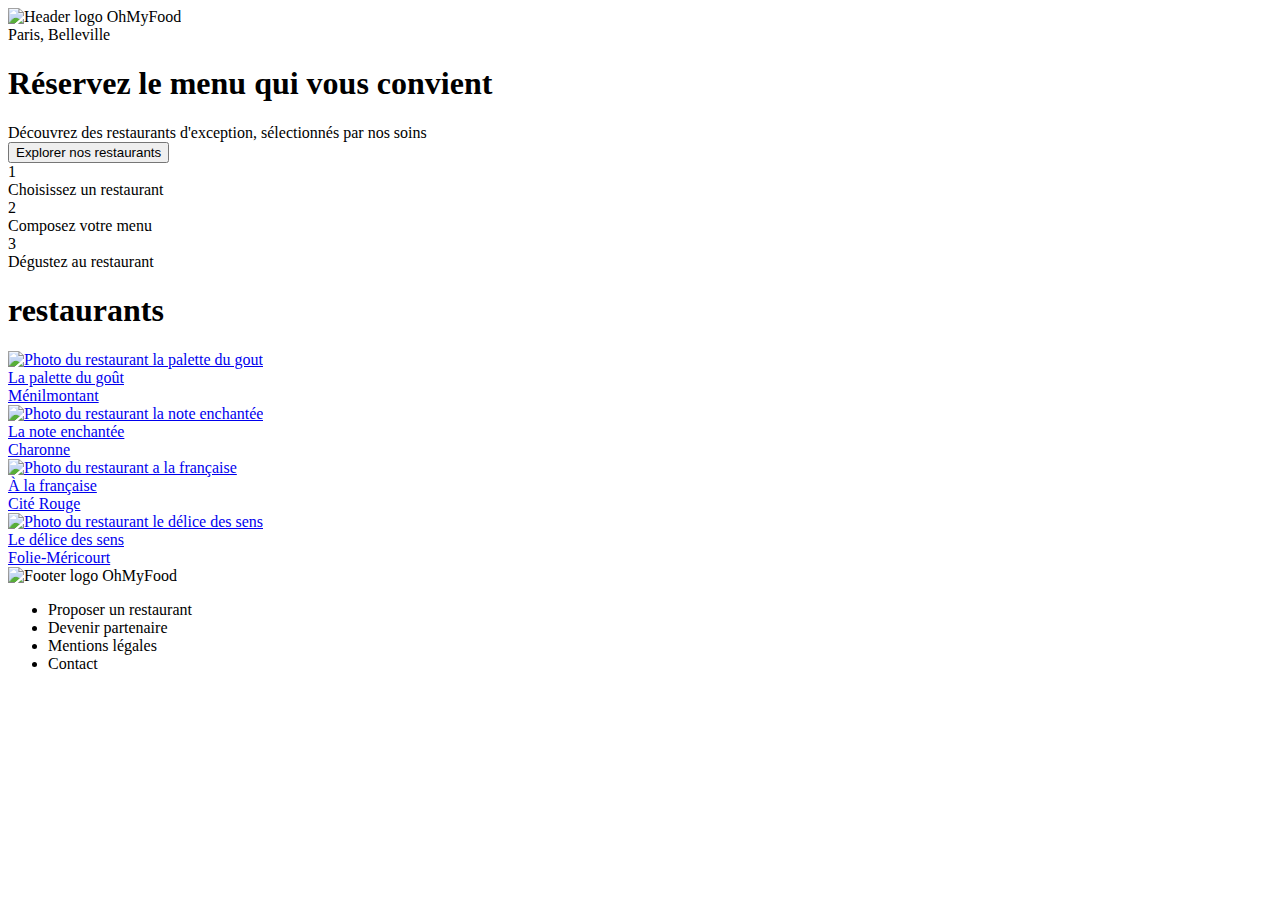
==== index.html @ 1aa59806 "index.html done, README.md modified" ====
<!DOCTYPE html>
<html lang="fr">

<head>
    <meta charset="UTF-8">
    <meta http-equiv="X-UA-Compatible" content="IE=edge">
    <meta name="viewport" content="width=device-width, initial-scale=1.0">
    <link href="./css/main.css" rel="stylesheet">
    <link href="./images/favicon.png" rel="icon">
    <script src="https://kit.fontawesome.com/c49140e037.js" crossorigin="anonymous"></script>
    <title>Document</title>
</head>

<body>
    <header class="header">
        <div class="header__logo"><img src="./images/logo/ohmyfood.png" alt="Header logo OhMyFood"></div>
        <div class="header__location"><i class="fa-solid fa-location-dot"></i>Paris, Belleville</div>
    </header>


    <main class="main-content">
        <section class="presentation">
            <h1 class="presentation__title">Réservez le menu qui vous convient</h1>
            <div class="presentation__text">Découvrez des restaurants d'exception, sélectionnés par nos soins</div>
            <button class="primary-button">Explorer nos restaurants</button>
        </section>

        <section class="fonctionnement">
            <div class="fonctionnement__element">
                <div class="fonctionnement__element__number">1</div>
                <div class="fonctionnement__element__text"><i class="fa-solid fa-mobile-screen-button"></i>Choisissez un restaurant</div>
            </div>
            <div class="fonctionnement__element">
                <div class="fonctionnement__element__number">2</div>
                <div class="fonctionnement__element__text"><i class="fa-solid fa-list-ul"></i>Composez votre menu</div>
            </div>
            <div class="fonctionnement__element">
                <div class="fonctionnement__element__number">3</div>
                <div class="fonctionnement__element__text"><i class="fa-solid fa-store"></i>Dégustez au restaurant</div>
            </div>
        </section>

        <section class="restaurants">
            <h1 class="restaurants__title">restaurants</h1>
            <a href="#" class="restaurants__card">
                <img src="./images/restaurants/la-palette-du-gout.jpg" alt="Photo du restaurant la palette du gout">
                <div class="restaurants__card__title">La palette du goût</div>
                <div class="restaurants__card_subtitle">Ménilmontant</div>
                <i class="fa-regular fa-heart"></i>
            </a>
            <a href="#" class="restaurants__card">
                <img src="./images/restaurants/la-note-enchantee.jpg" alt="Photo du restaurant la note enchantée">
                <div class="restaurants__card__title">La note enchantée</div>
                <div class="restaurants__card_subtitle">Charonne</div>
                <i class="fa-regular fa-heart"></i>
            </a>
            <a href="#" class="restaurants__card">
                <img src="./images/restaurants/a-la-francaise.jpg" alt="Photo du restaurant a la française">
                <div class="restaurants__card__title">À la française</div>
                <div class="restaurants__card_subtitle">Cité Rouge</div>
                <i class="fa-regular fa-heart"></i>
            </a>
            <a href="#" class="restaurants__card">
                <img src="./images/restaurants/le-delice-des-sens.jpg" alt="Photo du restaurant le délice des sens">
                <div class="restaurants__card__title">Le délice des sens</div>
                <div class="restaurants__card_subtitle">Folie-Méricourt</div>
                <i class="fa-regular fa-heart"></i>
            </a>
        </section>
    </main>


    <footer class="footer">
        <img src="./images/logo/ohmyfood.png" alt="Footer logo OhMyFood" class="footer_logo">
        <ul class="footer__list">
            <li class="footer__list__element"><i class="fa-solid fa-utensils"></i>Proposer un restaurant</li>
            <li class="footer__list__element"><i class="fa-solid fa-handshake-angle"></i>Devenir partenaire</li>
            <li class="footer__list__element">Mentions légales</li>
            <li class="footer__list__element">Contact</li>
        </ul>
    </footer>
</body>
</html>
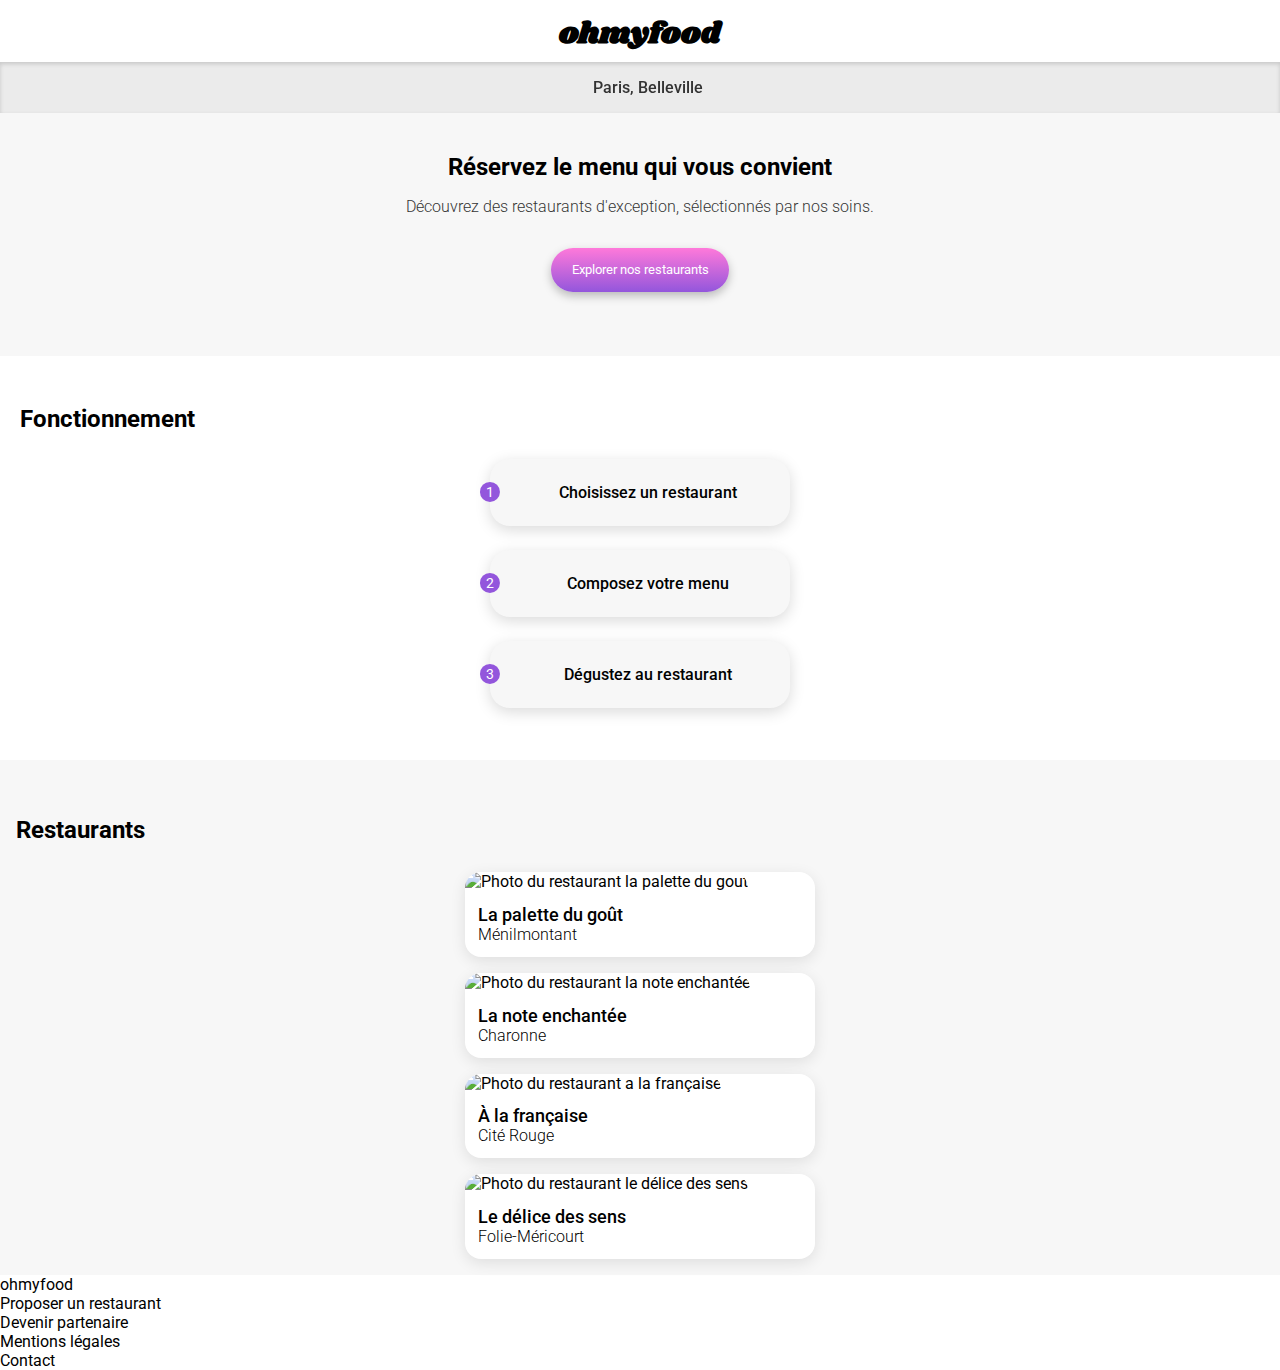
==== commit dfb50857: "css for repas section" ====
--- a/index.html
+++ b/index.html
@@ -5,79 +5,114 @@
     <meta charset="UTF-8">
     <meta http-equiv="X-UA-Compatible" content="IE=edge">
     <meta name="viewport" content="width=device-width, initial-scale=1.0">
-    <link href="./css/main.css" rel="stylesheet">
-    <link href="./images/favicon.png" rel="icon">
+    <link href="./css/style.css" rel="stylesheet">
+    <link href="./images/favicon/favicon.png" rel="icon">
+    <link rel="preconnect" href="https://fonts.googleapis.com">
+    <link rel="preconnect" href="https://fonts.gstatic.com" crossorigin>
+    <link href="https://fonts.googleapis.com/css2?family=Roboto:wght@300;400;500&family=Shrikhand&display=swap"
+        rel="stylesheet">
     <script src="https://kit.fontawesome.com/c49140e037.js" crossorigin="anonymous"></script>
-    <title>Document</title>
+    <title>OhMyFood - Homepage</title>
 </head>
 
 <body>
     <header class="header">
-        <div class="header__logo"><img src="./images/logo/ohmyfood.png" alt="Header logo OhMyFood"></div>
-        <div class="header__location"><i class="fa-solid fa-location-dot"></i>Paris, Belleville</div>
+        <h1 class="header__title">ohmyfood</h1>
+        <div class="header__location -c-footer"><i class="fa-solid fa-location-dot header__icon"></i>Paris, Belleville
+        </div>
     </header>
 
 
-    <main class="main-content">
-        <section class="presentation">
-            <h1 class="presentation__title">Réservez le menu qui vous convient</h1>
-            <div class="presentation__text">Découvrez des restaurants d'exception, sélectionnés par nos soins</div>
-            <button class="primary-button">Explorer nos restaurants</button>
+    <main>
+        <section class="presentation -c-bg-background">
+            <h2 class="presentation__title">Réservez le menu qui vous convient</h2>
+            <div class="presentation__text">Découvrez des restaurants d'exception, sélectionnés par nos soins.</div>
+            <button class="presentation__button primary-button">Explorer nos restaurants</button>
         </section>
 
         <section class="fonctionnement">
-            <div class="fonctionnement__element">
-                <div class="fonctionnement__element__number">1</div>
-                <div class="fonctionnement__element__text"><i class="fa-solid fa-mobile-screen-button"></i>Choisissez un restaurant</div>
-            </div>
-            <div class="fonctionnement__element">
-                <div class="fonctionnement__element__number">2</div>
-                <div class="fonctionnement__element__text"><i class="fa-solid fa-list-ul"></i>Composez votre menu</div>
-            </div>
-            <div class="fonctionnement__element">
-                <div class="fonctionnement__element__number">3</div>
-                <div class="fonctionnement__element__text"><i class="fa-solid fa-store"></i>Dégustez au restaurant</div>
+            <h2 class="fonctionnement__title">Fonctionnement</h2>
+            <div class="fonctionnement__card-container">
+                <div class="fonctionnement__card">
+                    <div class="fonctionnement__card-number">1</div>
+                    <div class="fonctionnement__card-text"><i
+                            class="fa-solid fa-mobile-screen-button fonctionnement__card-icon"></i>Choisissez un
+                        restaurant</div>
+                </div>
+                <div class="fonctionnement__card">
+                    <div class="fonctionnement__card-number">2</div>
+                    <div class="fonctionnement__card-text"><i
+                            class="fa-solid fa-list-ul fonctionnement__card-icon"></i>Composez votre menu</div>
+                </div>
+                <div class="fonctionnement__card">
+                    <div class="fonctionnement__card-number">3</div>
+                    <div class="fonctionnement__card-text"><i
+                            class="fa-solid fa-store fonctionnement__card-icon -c-main"></i>Dégustez au restaurant</div>
+                </div>
             </div>
         </section>
 
-        <section class="restaurants">
-            <h1 class="restaurants__title">restaurants</h1>
-            <a href="#" class="restaurants__card">
-                <img src="./images/restaurants/la-palette-du-gout.jpg" alt="Photo du restaurant la palette du gout">
-                <div class="restaurants__card__title">La palette du goût</div>
-                <div class="restaurants__card_subtitle">Ménilmontant</div>
-                <i class="fa-regular fa-heart"></i>
-            </a>
-            <a href="#" class="restaurants__card">
-                <img src="./images/restaurants/la-note-enchantee.jpg" alt="Photo du restaurant la note enchantée">
-                <div class="restaurants__card__title">La note enchantée</div>
-                <div class="restaurants__card_subtitle">Charonne</div>
-                <i class="fa-regular fa-heart"></i>
-            </a>
-            <a href="#" class="restaurants__card">
-                <img src="./images/restaurants/a-la-francaise.jpg" alt="Photo du restaurant a la française">
-                <div class="restaurants__card__title">À la française</div>
-                <div class="restaurants__card_subtitle">Cité Rouge</div>
-                <i class="fa-regular fa-heart"></i>
-            </a>
-            <a href="#" class="restaurants__card">
-                <img src="./images/restaurants/le-delice-des-sens.jpg" alt="Photo du restaurant le délice des sens">
-                <div class="restaurants__card__title">Le délice des sens</div>
-                <div class="restaurants__card_subtitle">Folie-Méricourt</div>
-                <i class="fa-regular fa-heart"></i>
-            </a>
+        <section class="restaurants -c-bg-background">
+            <h2 class="restaurants__title">Restaurants</h2>
+            <div class="restaurants__card-container">
+                <a href="#" class="restaurants__card">
+                    <img src="./images/restaurants/la-palette-du-gout.jpg" alt="Photo du restaurant la palette du gout"
+                        class="restaurants__card-image">
+                    <div class="restaurants__card-content">
+                        <div class="restaurants__card-text">
+                            <div class="restaurants__card-title">La palette du goût</div>
+                            <div class="restaurants__card-subtitle">Ménilmontant</div>
+                        </div>
+                        <i class="fa-regular fa-heart restaurants__card-icon"></i>
+                    </div>
+                </a>
+                <a href="#" class="restaurants__card">
+                    <img src="./images/restaurants/la-note-enchantee.jpg" alt="Photo du restaurant la note enchantée"
+                        class="restaurants__card-image">
+                    <div class="restaurants__card-content">
+                        <div class="restaurants__card-text">
+                            <div class="restaurants__card-title">La note enchantée</div>
+                            <div class="restaurants__card-subtitle">Charonne</div>
+                        </div>
+                        <i class="fa-regular fa-heart restaurants__card-icon"></i>
+                    </div>
+                </a>
+                <a href="#" class="restaurants__card">
+                    <img src="./images/restaurants/a-la-francaise.jpg" alt="Photo du restaurant a la française"
+                        class="restaurants__card-image">
+                    <div class="restaurants__card-content">
+                        <div class="restaurants__card-text">
+                            <div class="restaurants__card-title">À la française</div>
+                            <div class="restaurants__card-subtitle">Cité Rouge</div>
+                        </div>
+                        <i class="fa-regular fa-heart restaurants__card-icon"></i>
+                    </div>
+                </a>
+                <a href="#" class="restaurants__card">
+                    <img src="./images/restaurants/le-delice-des-sens.jpg" alt="Photo du restaurant le délice des sens"
+                        class="restaurants__card-image">
+                    <div class="restaurants__card-content">
+                        <div class="restaurants__card-text">
+                            <div class="restaurants__card-title">Le délice des sens</div>
+                            <div class="restaurants__card-subtitle">Folie-Méricourt</div>
+                        </div>
+                        <i class="fa-regular fa-heart restaurants__card-icon"></i>
+                    </div>
+                </a>
+            </div>
         </section>
     </main>
 
 
     <footer class="footer">
-        <img src="./images/logo/ohmyfood.png" alt="Footer logo OhMyFood" class="footer_logo">
+        <div class="footer__title">ohmyfood</div>
         <ul class="footer__list">
-            <li class="footer__list__element"><i class="fa-solid fa-utensils"></i>Proposer un restaurant</li>
-            <li class="footer__list__element"><i class="fa-solid fa-handshake-angle"></i>Devenir partenaire</li>
-            <li class="footer__list__element">Mentions légales</li>
-            <li class="footer__list__element">Contact</li>
+            <li class="footer__link"><i class="fa-solid fa-utensils footer__icon"></i>Proposer un restaurant</li>
+            <li class="footer__link"><i class="fa-solid fa-handshake-angle footer__icon"></i>Devenir partenaire</li>
+            <li class="footer__link">Mentions légales</li>
+            <li class="footer__link">Contact</li>
         </ul>
     </footer>
 </body>
+
 </html>--- a/css/style.css
+++ b/css/style.css
@@ -0,0 +1,227 @@
+* {
+  box-sizing: border-box;
+  margin: 0;
+  padding: 0;
+  text-decoration: none;
+  list-style-type: none;
+  color: black;
+}
+
+:root {
+  --main-color: #9356DC;
+  --secondary-color: #FF79DA;
+  --accent-color: #99E2D0;
+  --icon-color: #7e7e7e;
+  --background-color: #F7F7F7;
+  --footer-color: #353535;
+}
+
+* {
+  font-family: "Roboto", sans-serif;
+}
+
+h1 {
+  font-family: "Shrikhand", cursive;
+  text-align: center;
+  font-size: 1.875rem;
+  padding: 0.4em 0 0.2em;
+}
+
+.header__location {
+  font-weight: 500;
+}
+
+h2 {
+  font-size: 1.5rem;
+}
+
+.fonctionnement__card-text {
+  font-weight: 500;
+}
+
+.restaurants__card-title {
+  font-size: 1.125rem;
+  font-weight: 500;
+}
+
+.restaurants__card-subtitle {
+  font-weight: 300;
+}
+
+.primary-button {
+  padding: 0.9rem 1.3rem;
+  border: none;
+  border-radius: 10rem;
+  color: white;
+  background: linear-gradient(180deg, var(--secondary-color), var(--main-color));
+  box-shadow: 0px 4px 10px rgba(0, 0, 0, 0.25);
+}
+
+.presentation {
+  display: flex;
+  flex-direction: column;
+  justify-content: center;
+  align-items: center;
+  text-align: center;
+  padding: 2rem;
+}
+.presentation__title {
+  margin-top: 0.5rem;
+  padding: 0 1rem;
+}
+.presentation__text {
+  margin: 1rem 0 2rem;
+  color: var(--footer-color);
+  font-weight: 300;
+}
+.presentation .primary-button {
+  margin-bottom: 2rem;
+}
+
+.fonctionnement {
+  padding: 1.25rem;
+}
+.fonctionnement__title {
+  margin-top: 1.2em;
+}
+.fonctionnement__card-container {
+  display: flex;
+  flex-direction: column;
+  justify-content: center;
+  align-items: center;
+  gap: 1.5rem;
+  margin: 1.625rem 0 2rem;
+}
+.fonctionnement__card {
+  position: relative;
+  display: flex;
+  flex-direction: row;
+  justify-content: center;
+  align-items: center;
+  width: min(300px, 100%);
+  padding: 1.5em;
+  border-radius: 1.25rem;
+  background-color: var(--background-color);
+  box-shadow: 0px 4px 15px rgba(0, 0, 0, 0.15);
+}
+.fonctionnement__card-icon {
+  margin-right: 1rem;
+  color: var(--icon-color);
+}
+.fonctionnement__card-number {
+  font-size: 0.9rem;
+  position: absolute;
+  top: 50%;
+  left: 0;
+  transform: translate(-50%, -50%);
+  display: flex;
+  flex-direction: row;
+  justify-content: center;
+  align-items: center;
+  width: 1rem;
+  height: 1rem;
+  border-radius: 10rem;
+  padding: 0.7em;
+  color: white;
+  background-color: var(--main-color);
+}
+
+.restaurants {
+  padding: 1rem;
+}
+.restaurants__title {
+  margin: 2.5rem 0 1.8rem;
+}
+.restaurants__card-container {
+  display: flex;
+  flex-direction: column;
+  justify-content: center;
+  align-items: center;
+  gap: 1rem;
+}
+.restaurants__card {
+  display: block;
+  width: min(100%, 350px);
+  background-color: white;
+  border-radius: 1rem;
+  box-shadow: 0px 4px 15px rgba(0, 0, 0, 0.1);
+}
+.restaurants__card-image {
+  width: 100%;
+  height: 160px;
+  object-fit: cover;
+  border-radius: 1rem 1rem 0 0;
+}
+.restaurants__card-content {
+  display: flex;
+  justify-content: space-between;
+  align-items: center;
+  padding: 0.8em;
+}
+.restaurants__card-icon {
+  font-size: 1.6rem;
+}
+
+.header__location {
+  display: flex;
+  flex-direction: row;
+  justify-content: center;
+  align-items: center;
+  padding: 1rem 0;
+  box-shadow: inset 0px 2px 4px rgba(0, 0, 0, 0.15);
+  background-color: var(--background-color);
+  filter: brightness(95%);
+}
+.header__icon {
+  margin-right: 1em;
+}
+
+.-c-main {
+  color: #9356DC;
+}
+
+.-c-bg-main {
+  background-color: #9356DC;
+}
+
+.-c-secondary {
+  color: #FF79DA;
+}
+
+.-c-bg-secondary {
+  background-color: #FF79DA;
+}
+
+.-c-accent {
+  color: #99E2D0;
+}
+
+.-c-bg-accent {
+  background-color: #99E2D0;
+}
+
+.-c-icon {
+  color: #7e7e7e;
+}
+
+.-c-bg-icon {
+  background-color: #7e7e7e;
+}
+
+.-c-background {
+  color: #F7F7F7;
+}
+
+.-c-bg-background {
+  background-color: #F7F7F7;
+}
+
+.-c-footer {
+  color: #353535;
+}
+
+.-c-bg-footer {
+  background-color: #353535;
+}
+
+/*# sourceMappingURL=style.css.map */
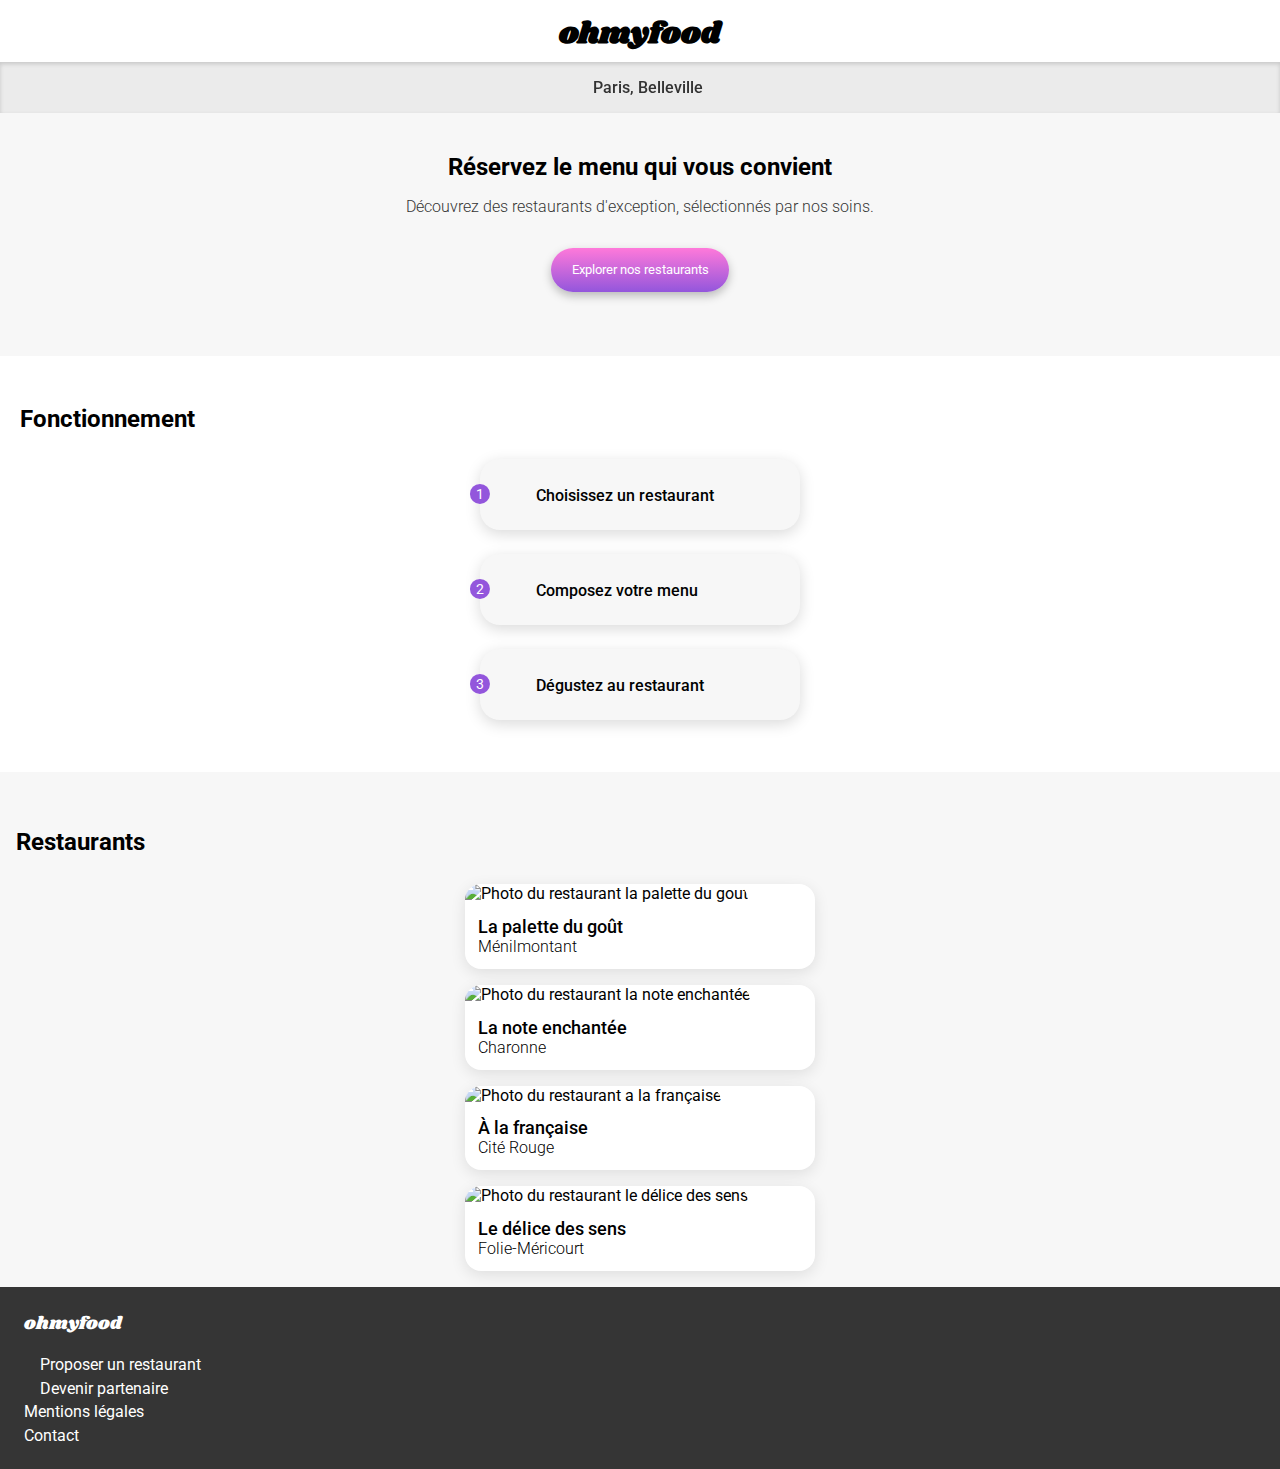
==== commit eca36a42: "homepage without animation ok" ====
--- a/index.html
+++ b/index.html
@@ -104,7 +104,7 @@
     </main>
 
 
-    <footer class="footer">
+    <footer class="footer -c-bg-footer">
         <div class="footer__title">ohmyfood</div>
         <ul class="footer__list">
             <li class="footer__link"><i class="fa-solid fa-utensils footer__icon"></i>Proposer un restaurant</li>
--- a/css/style.css
+++ b/css/style.css
@@ -48,6 +48,16 @@
   font-weight: 300;
 }
 
+.footer__title {
+  font-family: "Shrikhand", cursive;
+  font-size: 1.125rem;
+  color: white;
+}
+
+.footer__link {
+  color: white;
+}
+
 .primary-button {
   padding: 0.9rem 1.3rem;
   border: none;
@@ -95,17 +105,16 @@
 .fonctionnement__card {
   position: relative;
   display: flex;
-  flex-direction: row;
-  justify-content: center;
-  align-items: center;
-  width: min(300px, 100%);
+  justify-content: flex-start;
+  width: min(320px, 100%);
   padding: 1.5em;
   border-radius: 1.25rem;
   background-color: var(--background-color);
   box-shadow: 0px 4px 15px rgba(0, 0, 0, 0.15);
 }
 .fonctionnement__card-icon {
-  margin-right: 1rem;
+  font-size: 1.2rem;
+  margin: 0 1.5rem 0 0.5rem;
   color: var(--icon-color);
 }
 .fonctionnement__card-number {
@@ -162,6 +171,23 @@
   font-size: 1.6rem;
 }
 
+.footer {
+  padding: 1.5rem;
+}
+.footer__title {
+  margin-bottom: 1em;
+}
+.footer__list {
+  display: flex;
+  flex-direction: column;
+  gap: 0.3rem;
+}
+.footer__icon {
+  color: white;
+  width: 1rem;
+  margin-right: 1rem;
+}
+
 .header__location {
   display: flex;
   flex-direction: row;
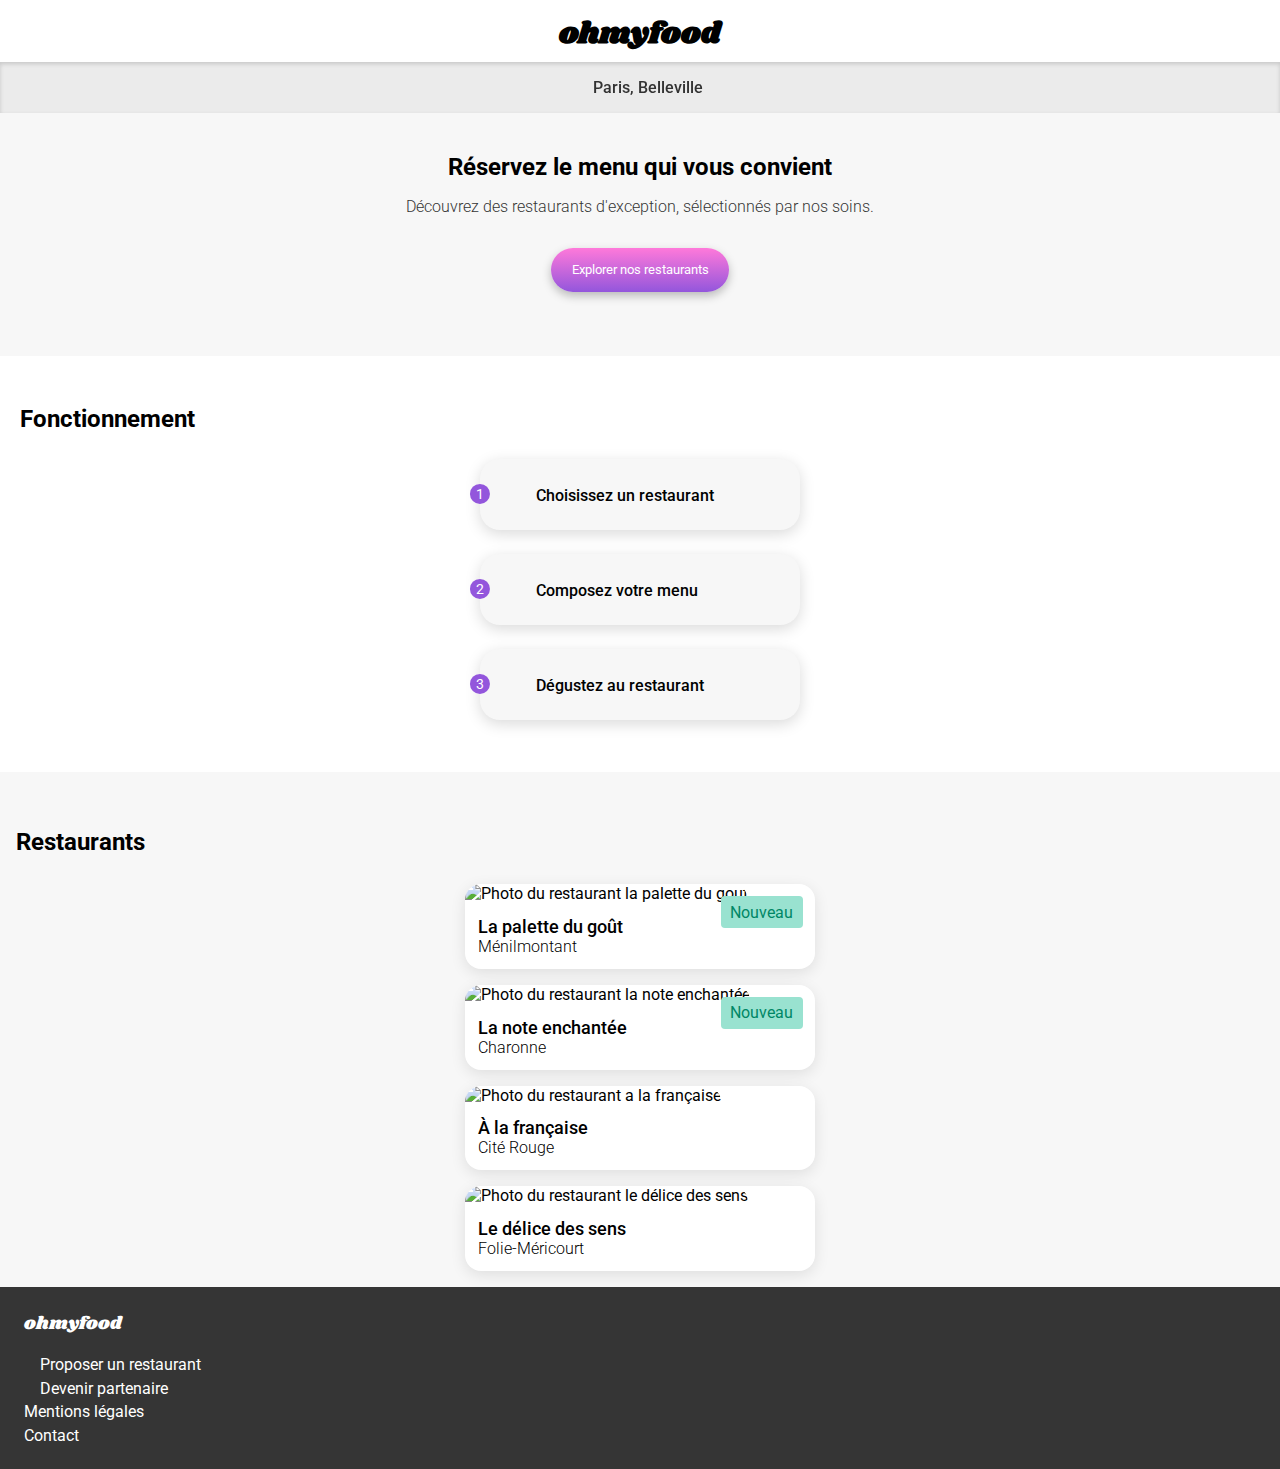
==== commit 9279c518: "homepage animation" ====
--- a/index.html
+++ b/index.html
@@ -27,7 +27,8 @@
         <section class="presentation -c-bg-background">
             <h2 class="presentation__title">Réservez le menu qui vous convient</h2>
             <div class="presentation__text">Découvrez des restaurants d'exception, sélectionnés par nos soins.</div>
-            <button class="presentation__button primary-button">Explorer nos restaurants</button>
+            <a href="#restaurants"><button class="presentation__button primary-button">Explorer nos
+                    restaurants</button></a>
         </section>
 
         <section class="fonctionnement">
@@ -52,10 +53,10 @@
             </div>
         </section>
 
-        <section class="restaurants -c-bg-background">
+        <section class="restaurants -c-bg-background" id="restaurants">
             <h2 class="restaurants__title">Restaurants</h2>
             <div class="restaurants__card-container">
-                <a href="#" class="restaurants__card">
+                <a href="./html/la-palette-du-gout.html" class="restaurants__card">
                     <img src="./images/restaurants/la-palette-du-gout.jpg" alt="Photo du restaurant la palette du gout"
                         class="restaurants__card-image">
                     <div class="restaurants__card-content">
@@ -64,9 +65,11 @@
                             <div class="restaurants__card-subtitle">Ménilmontant</div>
                         </div>
                         <i class="fa-regular fa-heart restaurants__card-icon"></i>
+                        <i class="fa-solid fa-heart restaurants__card-icon --liked"></i>
                     </div>
+                    <div class="restaurants__card-tag -c-bg-accent -c-accent-secondary">Nouveau</div>
                 </a>
-                <a href="#" class="restaurants__card">
+                <a href="./html/la-note-enchantée.html" class="restaurants__card">
                     <img src="./images/restaurants/la-note-enchantee.jpg" alt="Photo du restaurant la note enchantée"
                         class="restaurants__card-image">
                     <div class="restaurants__card-content">
@@ -75,9 +78,11 @@
                             <div class="restaurants__card-subtitle">Charonne</div>
                         </div>
                         <i class="fa-regular fa-heart restaurants__card-icon"></i>
+                        <i class="fa-solid fa-heart restaurants__card-icon --liked"></i>
                     </div>
+                    <div class="restaurants__card-tag -c-bg-accent -c-accent-secondary">Nouveau</div>
                 </a>
-                <a href="#" class="restaurants__card">
+                <a href="./html/a-la-francaise.html" class="restaurants__card">
                     <img src="./images/restaurants/a-la-francaise.jpg" alt="Photo du restaurant a la française"
                         class="restaurants__card-image">
                     <div class="restaurants__card-content">
@@ -86,9 +91,10 @@
                             <div class="restaurants__card-subtitle">Cité Rouge</div>
                         </div>
                         <i class="fa-regular fa-heart restaurants__card-icon"></i>
+                        <i class="fa-solid fa-heart restaurants__card-icon --liked"></i>
                     </div>
                 </a>
-                <a href="#" class="restaurants__card">
+                <a href="./html/le-delice-des-sens.html" class="restaurants__card">
                     <img src="./images/restaurants/le-delice-des-sens.jpg" alt="Photo du restaurant le délice des sens"
                         class="restaurants__card-image">
                     <div class="restaurants__card-content">
@@ -97,6 +103,7 @@
                             <div class="restaurants__card-subtitle">Folie-Méricourt</div>
                         </div>
                         <i class="fa-regular fa-heart restaurants__card-icon"></i>
+                        <i class="fa-solid fa-heart restaurants__card-icon --liked"></i>
                     </div>
                 </a>
             </div>
@@ -110,7 +117,7 @@
             <li class="footer__link"><i class="fa-solid fa-utensils footer__icon"></i>Proposer un restaurant</li>
             <li class="footer__link"><i class="fa-solid fa-handshake-angle footer__icon"></i>Devenir partenaire</li>
             <li class="footer__link">Mentions légales</li>
-            <li class="footer__link">Contact</li>
+            <li class="footer__link"><a class="footer__link" href="mailto:contact@ohmyfood.fr">Contact</a></li>
         </ul>
     </footer>
 </body>
--- a/css/style.css
+++ b/css/style.css
@@ -11,6 +11,7 @@
   --main-color: #9356DC;
   --secondary-color: #FF79DA;
   --accent-color: #99E2D0;
+  --accent-secondary-color: #008766;
   --icon-color: #7e7e7e;
   --background-color: #F7F7F7;
   --footer-color: #353535;
@@ -59,12 +60,35 @@
 }
 
 .primary-button {
+  position: relative;
   padding: 0.9rem 1.3rem;
   border: none;
+  color: white;
   border-radius: 10rem;
-  color: white;
-  background: linear-gradient(180deg, var(--secondary-color), var(--main-color));
+  cursor: pointer;
+  background: linear-gradient(180deg, var(--secondary-color) 0%, var(--main-color) 100%);
   box-shadow: 0px 4px 10px rgba(0, 0, 0, 0.25);
+  transition: all 0.2s ease-in-out;
+}
+.primary-button::before {
+  content: "";
+  position: absolute;
+  top: 0;
+  left: 0;
+  bottom: 0;
+  right: 0;
+  background: linear-gradient(180deg, var(--secondary-color) 25%, var(--main-color) 120%);
+  z-index: -1;
+  opacity: 0;
+  border-radius: 10rem;
+  transition: opacity 0.2s ease-in-out;
+}
+.primary-button:hover {
+  transform: scale(1.05);
+  box-shadow: 0px 4px 10px rgba(0, 0, 0, 0.4);
+}
+.primary-button:hover::before {
+  opacity: 1;
 }
 
 .presentation {
@@ -73,7 +97,7 @@
   justify-content: center;
   align-items: center;
   text-align: center;
-  padding: 2rem;
+  padding: 2rem 2rem 4rem;
 }
 .presentation__title {
   margin-top: 0.5rem;
@@ -83,9 +107,6 @@
   margin: 1rem 0 2rem;
   color: var(--footer-color);
   font-weight: 300;
-}
-.presentation .primary-button {
-  margin-bottom: 2rem;
 }
 
 .fonctionnement {
@@ -149,6 +170,7 @@
   gap: 1rem;
 }
 .restaurants__card {
+  position: relative;
   display: block;
   width: min(100%, 350px);
   background-color: white;
@@ -162,13 +184,41 @@
   border-radius: 1rem 1rem 0 0;
 }
 .restaurants__card-content {
+  position: relative;
   display: flex;
   justify-content: space-between;
   align-items: center;
   padding: 0.8em;
 }
 .restaurants__card-icon {
+  position: absolute;
+  top: 50%;
+  right: 1rem;
+  transform: translateY(-50%);
   font-size: 1.6rem;
+  background: transparent;
+  z-index: 1;
+  pointer-events: none;
+}
+.restaurants__card-icon.--liked {
+  background: linear-gradient(var(--main-color), var(--secondary-color));
+  background-clip: text;
+  color: transparent;
+  z-index: 0;
+  opacity: 0;
+  pointer-events: all;
+  transition: opacity 0.2s ease-in-out;
+}
+.restaurants__card-icon.--liked:hover {
+  opacity: 1;
+}
+.restaurants__card-tag {
+  position: absolute;
+  top: 0.75rem;
+  right: 0.75rem;
+  width: fit-content;
+  padding: 0.4rem 0.6rem;
+  border-radius: 0.25rem;
 }
 
 .footer {
@@ -226,6 +276,14 @@
   background-color: #99E2D0;
 }
 
+.-c-accent-secondary {
+  color: #008766;
+}
+
+.-c-bg-accent-secondary {
+  background-color: #008766;
+}
+
 .-c-icon {
   color: #7e7e7e;
 }
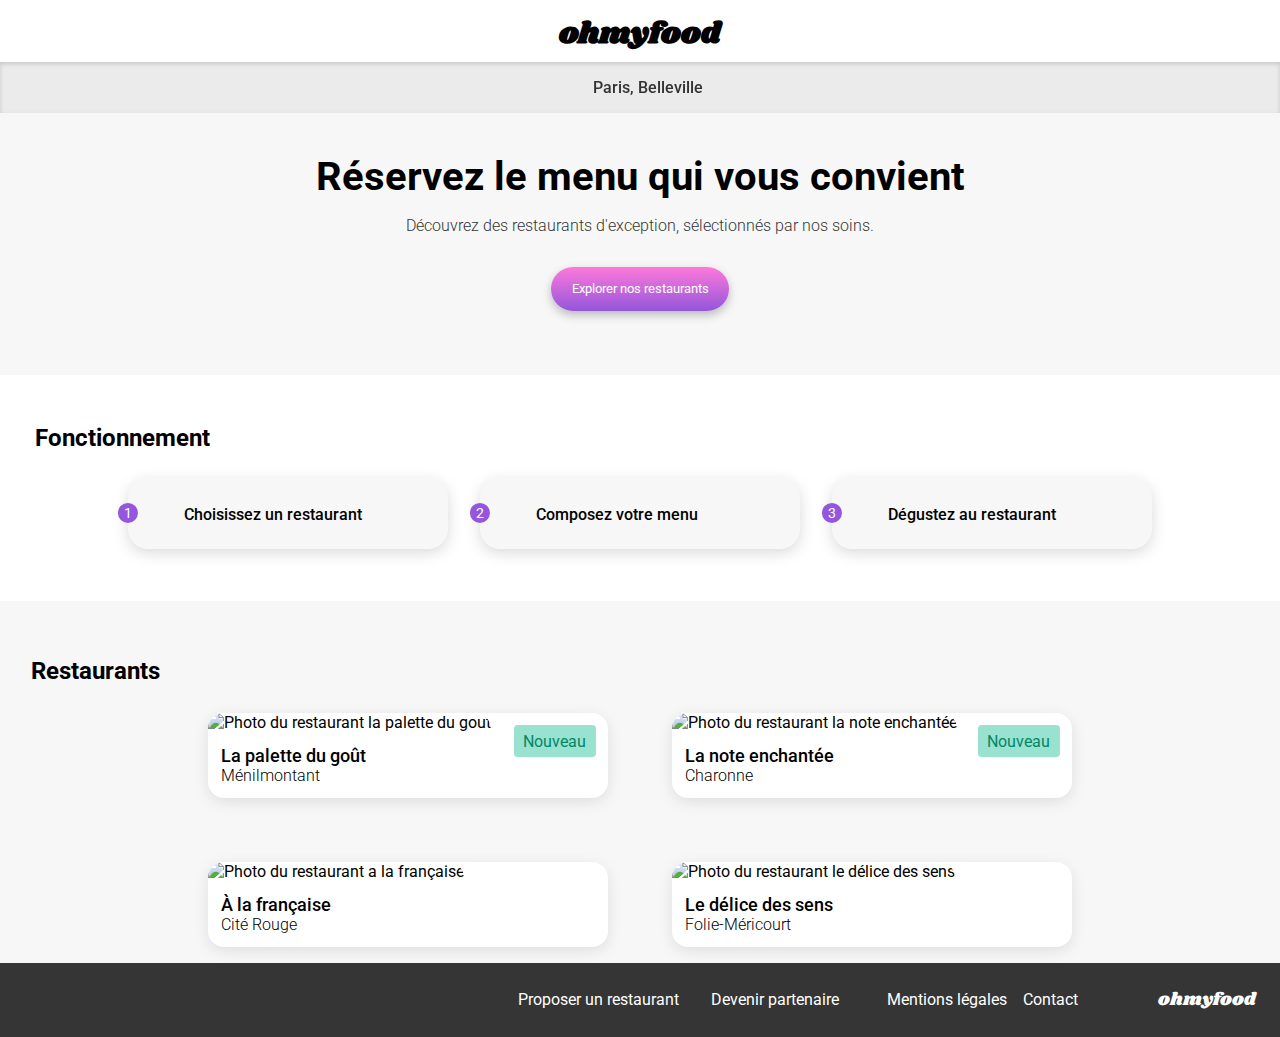
==== commit 34677d3c: "added restaurants pages" ====
--- a/index.html
+++ b/index.html
@@ -32,93 +32,100 @@
         </section>
 
         <section class="fonctionnement">
-            <h2 class="fonctionnement__title">Fonctionnement</h2>
-            <div class="fonctionnement__card-container">
-                <div class="fonctionnement__card">
-                    <div class="fonctionnement__card-number">1</div>
-                    <div class="fonctionnement__card-text"><i
-                            class="fa-solid fa-mobile-screen-button fonctionnement__card-icon"></i>Choisissez un
-                        restaurant</div>
-                </div>
-                <div class="fonctionnement__card">
-                    <div class="fonctionnement__card-number">2</div>
-                    <div class="fonctionnement__card-text"><i
-                            class="fa-solid fa-list-ul fonctionnement__card-icon"></i>Composez votre menu</div>
-                </div>
-                <div class="fonctionnement__card">
-                    <div class="fonctionnement__card-number">3</div>
-                    <div class="fonctionnement__card-text"><i
-                            class="fa-solid fa-store fonctionnement__card-icon -c-main"></i>Dégustez au restaurant</div>
+            <div class="fonctionnement__container">
+                <h2 class="fonctionnement__title">Fonctionnement</h2>
+                <div class="fonctionnement__card-container">
+                    <div class="fonctionnement__card">
+                        <div class="fonctionnement__card-number">1</div>
+                        <div class="fonctionnement__card-text"><i
+                                class="fa-solid fa-mobile-screen-button fonctionnement__card-icon"></i>Choisissez un
+                            restaurant</div>
+                    </div>
+                    <div class="fonctionnement__card">
+                        <div class="fonctionnement__card-number">2</div>
+                        <div class="fonctionnement__card-text"><i
+                                class="fa-solid fa-list-ul fonctionnement__card-icon"></i>Composez votre menu</div>
+                    </div>
+                    <div class="fonctionnement__card">
+                        <div class="fonctionnement__card-number">3</div>
+                        <div class="fonctionnement__card-text"><i
+                                class="fa-solid fa-store fonctionnement__card-icon -c-main"></i>Dégustez au restaurant
+                        </div>
+                    </div>
                 </div>
             </div>
         </section>
 
         <section class="restaurants -c-bg-background" id="restaurants">
-            <h2 class="restaurants__title">Restaurants</h2>
-            <div class="restaurants__card-container">
-                <a href="./html/la-palette-du-gout.html" class="restaurants__card">
-                    <img src="./images/restaurants/la-palette-du-gout.jpg" alt="Photo du restaurant la palette du gout"
-                        class="restaurants__card-image">
-                    <div class="restaurants__card-content">
-                        <div class="restaurants__card-text">
-                            <div class="restaurants__card-title">La palette du goût</div>
-                            <div class="restaurants__card-subtitle">Ménilmontant</div>
+            <div class="restaurants__container">
+                <h2 class="restaurants__title">Restaurants</h2>
+                <div class="restaurants__card-container">
+                    <a href="./html/la-palette-du-gout.html" class="restaurants__card">
+                        <img src="./images/restaurants/la-palette-du-gout.jpg"
+                            alt="Photo du restaurant la palette du gout" class="restaurants__card-image">
+                        <div class="restaurants__card-content">
+                            <div class="restaurants__card-text">
+                                <div class="restaurants__card-title">La palette du goût</div>
+                                <div class="restaurants__card-subtitle">Ménilmontant</div>
+                            </div>
+                            <i class="fa-regular fa-heart restaurants__card-like like-button"></i>
+                            <i class="fa-solid fa-heart restaurants__card-like like-button --liked"></i>
                         </div>
-                        <i class="fa-regular fa-heart restaurants__card-icon"></i>
-                        <i class="fa-solid fa-heart restaurants__card-icon --liked"></i>
-                    </div>
-                    <div class="restaurants__card-tag -c-bg-accent -c-accent-secondary">Nouveau</div>
-                </a>
-                <a href="./html/la-note-enchantée.html" class="restaurants__card">
-                    <img src="./images/restaurants/la-note-enchantee.jpg" alt="Photo du restaurant la note enchantée"
-                        class="restaurants__card-image">
-                    <div class="restaurants__card-content">
-                        <div class="restaurants__card-text">
-                            <div class="restaurants__card-title">La note enchantée</div>
-                            <div class="restaurants__card-subtitle">Charonne</div>
+                        <div class="restaurants__card-tag -c-bg-accent -c-accent-secondary">Nouveau</div>
+                    </a>
+                    <a href="./html/la-note-enchantée.html" class="restaurants__card">
+                        <img src="./images/restaurants/la-note-enchantee.jpg"
+                            alt="Photo du restaurant la note enchantée" class="restaurants__card-image">
+                        <div class="restaurants__card-content">
+                            <div class="restaurants__card-text">
+                                <div class="restaurants__card-title">La note enchantée</div>
+                                <div class="restaurants__card-subtitle">Charonne</div>
+                            </div>
+                            <i class="fa-regular fa-heart restaurants__card-like like-button"></i>
+                            <i class="fa-solid fa-heart restaurants__card-like like-button --liked"></i>
                         </div>
-                        <i class="fa-regular fa-heart restaurants__card-icon"></i>
-                        <i class="fa-solid fa-heart restaurants__card-icon --liked"></i>
-                    </div>
-                    <div class="restaurants__card-tag -c-bg-accent -c-accent-secondary">Nouveau</div>
-                </a>
-                <a href="./html/a-la-francaise.html" class="restaurants__card">
-                    <img src="./images/restaurants/a-la-francaise.jpg" alt="Photo du restaurant a la française"
-                        class="restaurants__card-image">
-                    <div class="restaurants__card-content">
-                        <div class="restaurants__card-text">
-                            <div class="restaurants__card-title">À la française</div>
-                            <div class="restaurants__card-subtitle">Cité Rouge</div>
+                        <div class="restaurants__card-tag -c-bg-accent -c-accent-secondary">Nouveau</div>
+                    </a>
+                    <a href="./html/a-la-francaise.html" class="restaurants__card">
+                        <img src="./images/restaurants/a-la-francaise.jpg" alt="Photo du restaurant a la française"
+                            class="restaurants__card-image">
+                        <div class="restaurants__card-content">
+                            <div class="restaurants__card-text">
+                                <div class="restaurants__card-title">À la française</div>
+                                <div class="restaurants__card-subtitle">Cité Rouge</div>
+                            </div>
+                            <i class="fa-regular fa-heart restaurants__card-like like-button"></i>
+                            <i class="fa-solid fa-heart restaurants__card-like like-button --liked"></i>
                         </div>
-                        <i class="fa-regular fa-heart restaurants__card-icon"></i>
-                        <i class="fa-solid fa-heart restaurants__card-icon --liked"></i>
-                    </div>
-                </a>
-                <a href="./html/le-delice-des-sens.html" class="restaurants__card">
-                    <img src="./images/restaurants/le-delice-des-sens.jpg" alt="Photo du restaurant le délice des sens"
-                        class="restaurants__card-image">
-                    <div class="restaurants__card-content">
-                        <div class="restaurants__card-text">
-                            <div class="restaurants__card-title">Le délice des sens</div>
-                            <div class="restaurants__card-subtitle">Folie-Méricourt</div>
+                    </a>
+                    <a href="./html/le-delice-des-sens.html" class="restaurants__card">
+                        <img src="./images/restaurants/le-delice-des-sens.jpg"
+                            alt="Photo du restaurant le délice des sens" class="restaurants__card-image">
+                        <div class="restaurants__card-content">
+                            <div class="restaurants__card-text">
+                                <div class="restaurants__card-title">Le délice des sens</div>
+                                <div class="restaurants__card-subtitle">Folie-Méricourt</div>
+                            </div>
+                            <i class="fa-regular fa-heart restaurants__card-like like-button"></i>
+                            <i class="fa-solid fa-heart restaurants__card-like like-button --liked"></i>
                         </div>
-                        <i class="fa-regular fa-heart restaurants__card-icon"></i>
-                        <i class="fa-solid fa-heart restaurants__card-icon --liked"></i>
-                    </div>
-                </a>
+                    </a>
+                </div>
             </div>
         </section>
     </main>
 
 
     <footer class="footer -c-bg-footer">
-        <div class="footer__title">ohmyfood</div>
-        <ul class="footer__list">
-            <li class="footer__link"><i class="fa-solid fa-utensils footer__icon"></i>Proposer un restaurant</li>
-            <li class="footer__link"><i class="fa-solid fa-handshake-angle footer__icon"></i>Devenir partenaire</li>
-            <li class="footer__link">Mentions légales</li>
-            <li class="footer__link"><a class="footer__link" href="mailto:contact@ohmyfood.fr">Contact</a></li>
-        </ul>
+        <div class="footer__container">
+            <div class="footer__title">ohmyfood</div>
+            <ul class="footer__list">
+                <li class="footer__link"><i class="fa-solid fa-utensils footer__icon"></i>Proposer un restaurant</li>
+                <li class="footer__link"><i class="fa-solid fa-handshake-angle footer__icon"></i>Devenir partenaire</li>
+                <li class="footer__link">Mentions légales</li>
+                <li class="footer__link"><a class="footer__link" href="mailto:contact@ohmyfood.fr">Contact</a></li>
+            </ul>
+        </div>
     </footer>
 </body>
 
--- a/css/style.css
+++ b/css/style.css
@@ -59,6 +59,43 @@
   color: white;
 }
 
+.carte-restaurant__name {
+  font-family: "Shrikhand", cursive;
+  font-size: 1.75rem;
+  font-weight: 400;
+}
+
+.carte-category__title {
+  font-weight: 300;
+  position: relative;
+}
+.carte-category__title::before {
+  content: "";
+  position: absolute;
+  top: calc(1rem + 4px);
+  width: 40px;
+  height: 3px;
+  background-color: var(--accent-color);
+}
+
+.carte-plate__title {
+  font-size: 1.125rem;
+  font-weight: 500;
+}
+.carte-plate__description {
+  font-size: 0.9375rem;
+  font-weight: 300;
+}
+.carte-plate__price {
+  font-size: 0.9375rem;
+  font-weight: 700;
+}
+
+@media screen and (width > 1024px) {
+  .presentation__title {
+    font-size: 2.5rem;
+  }
+}
 .primary-button {
   position: relative;
   padding: 0.9rem 1.3rem;
@@ -91,6 +128,26 @@
   opacity: 1;
 }
 
+.like-button {
+  font-size: 1.6rem;
+  background: transparent;
+  z-index: 1;
+  pointer-events: none;
+}
+.like-button.--liked {
+  background: linear-gradient(var(--main-color), var(--secondary-color));
+  -webkit-background-clip: text;
+  background-clip: text;
+  color: transparent;
+  z-index: 0;
+  opacity: 0;
+  pointer-events: all;
+  transition: opacity 0.2s ease-in-out;
+}
+.like-button.--liked:hover {
+  opacity: 1;
+}
+
 .presentation {
   display: flex;
   flex-direction: column;
@@ -109,7 +166,9 @@
   font-weight: 300;
 }
 
-.fonctionnement {
+.fonctionnement__container {
+  max-width: 1250px;
+  margin: 0 auto;
   padding: 1.25rem;
 }
 .fonctionnement__title {
@@ -156,7 +215,10 @@
   background-color: var(--main-color);
 }
 
-.restaurants {
+.restaurants__container {
+  max-width: 1250px;
+  margin: 0 auto;
+  padding: 1.25rem;
   padding: 1rem;
 }
 .restaurants__title {
@@ -164,15 +226,17 @@
 }
 .restaurants__card-container {
   display: flex;
-  flex-direction: column;
-  justify-content: center;
-  align-items: center;
+  flex-direction: row;
+  justify-content: center;
+  align-items: center;
+  flex-wrap: wrap;
   gap: 1rem;
 }
 .restaurants__card {
   position: relative;
   display: block;
-  width: min(100%, 350px);
+  flex: 1 1 300px;
+  max-width: 400px;
   background-color: white;
   border-radius: 1rem;
   box-shadow: 0px 4px 15px rgba(0, 0, 0, 0.1);
@@ -190,27 +254,11 @@
   align-items: center;
   padding: 0.8em;
 }
-.restaurants__card-icon {
+.restaurants__card-like {
   position: absolute;
   top: 50%;
   right: 1rem;
   transform: translateY(-50%);
-  font-size: 1.6rem;
-  background: transparent;
-  z-index: 1;
-  pointer-events: none;
-}
-.restaurants__card-icon.--liked {
-  background: linear-gradient(var(--main-color), var(--secondary-color));
-  background-clip: text;
-  color: transparent;
-  z-index: 0;
-  opacity: 0;
-  pointer-events: all;
-  transition: opacity 0.2s ease-in-out;
-}
-.restaurants__card-icon.--liked:hover {
-  opacity: 1;
 }
 .restaurants__card-tag {
   position: absolute;
@@ -221,11 +269,91 @@
   border-radius: 0.25rem;
 }
 
-.footer {
+@media screen and (width > 950px) {
+  .fonctionnement__card-container {
+    flex-direction: row;
+    gap: 2rem;
+  }
+  .restaurants__card-container {
+    gap: 4rem;
+  }
+  .restaurants__card {
+    flex: 1 0 500px;
+  }
+}
+.restaurant-image {
+  width: min(100%, 1000px);
+  max-height: 275px;
+  object-fit: cover;
+  display: block;
+  margin: 0 auto;
+}
+
+.carte-restaurant, .carte-wrapper {
+  max-width: 900px;
+  margin: 0 auto;
+}
+
+.carte-restaurant {
+  border-radius: 2rem 2rem 0 0;
+  padding: 1rem;
+  position: relative;
+  top: -2rem;
+}
+.carte-restaurant__title {
+  margin: 1rem auto;
+  display: flex;
+  justify-content: space-between;
+  align-items: center;
+  position: relative;
+  width: min(100%, 500px);
+}
+.carte-restaurant__like {
+  position: absolute;
+  top: 50%;
+  right: 1rem;
+  transform: translateY(-50%);
+}
+.carte-restaurant__category {
+  margin: 2rem 0;
+}
+.carte-restaurant__command-button {
+  display: block;
+  width: fit-content;
+  margin: 0 auto;
+}
+
+.carte-category {
+  display: flex;
+  flex-direction: column;
+  align-items: center;
+  gap: 1rem;
+}
+.carte-category__title {
+  width: min(100%, 500px);
+}
+.carte-category__content {
+  width: min(100%, 500px);
+  background-color: white;
+  box-shadow: 0px 4.01149px 15.0431px rgba(0, 0, 0, 0.1);
+  border-radius: 1rem;
+  padding: 1rem;
+  display: flex;
+  flex-wrap: wrap;
+  justify-content: space-between;
+}
+
+.carte-plate__title {
+  width: 100%;
+}
+
+.footer__container {
+  max-width: 1440px;
+  margin: 0 auto;
   padding: 1.5rem;
 }
 .footer__title {
-  margin-bottom: 1em;
+  margin-bottom: 1rem;
 }
 .footer__list {
   display: flex;
@@ -238,6 +366,23 @@
   margin-right: 1rem;
 }
 
+@media screen and (width > 950px) {
+  .footer__container {
+    display: flex;
+    flex-direction: row-reverse;
+    align-items: center;
+  }
+  .footer__title {
+    margin: 0 0 0 5rem;
+  }
+  .footer__list {
+    flex-direction: row;
+    gap: 1rem;
+  }
+  .footer__link:nth-child(2) {
+    margin-right: 2rem;
+  }
+}
 .header__location {
   display: flex;
   flex-direction: row;
@@ -251,6 +396,22 @@
 .header__icon {
   margin-right: 1em;
 }
+.header__container {
+  display: flex;
+  flex-direction: row;
+  justify-content: center;
+  align-items: center;
+  position: relative;
+  width: min(100%, 1000px);
+  margin: 0 auto;
+}
+.header__back-link {
+  font-size: 1.5rem;
+  position: absolute;
+  top: 50%;
+  left: 1rem;
+  transform: translate(0, -50%);
+}
 
 .-c-main {
   color: #9356DC;
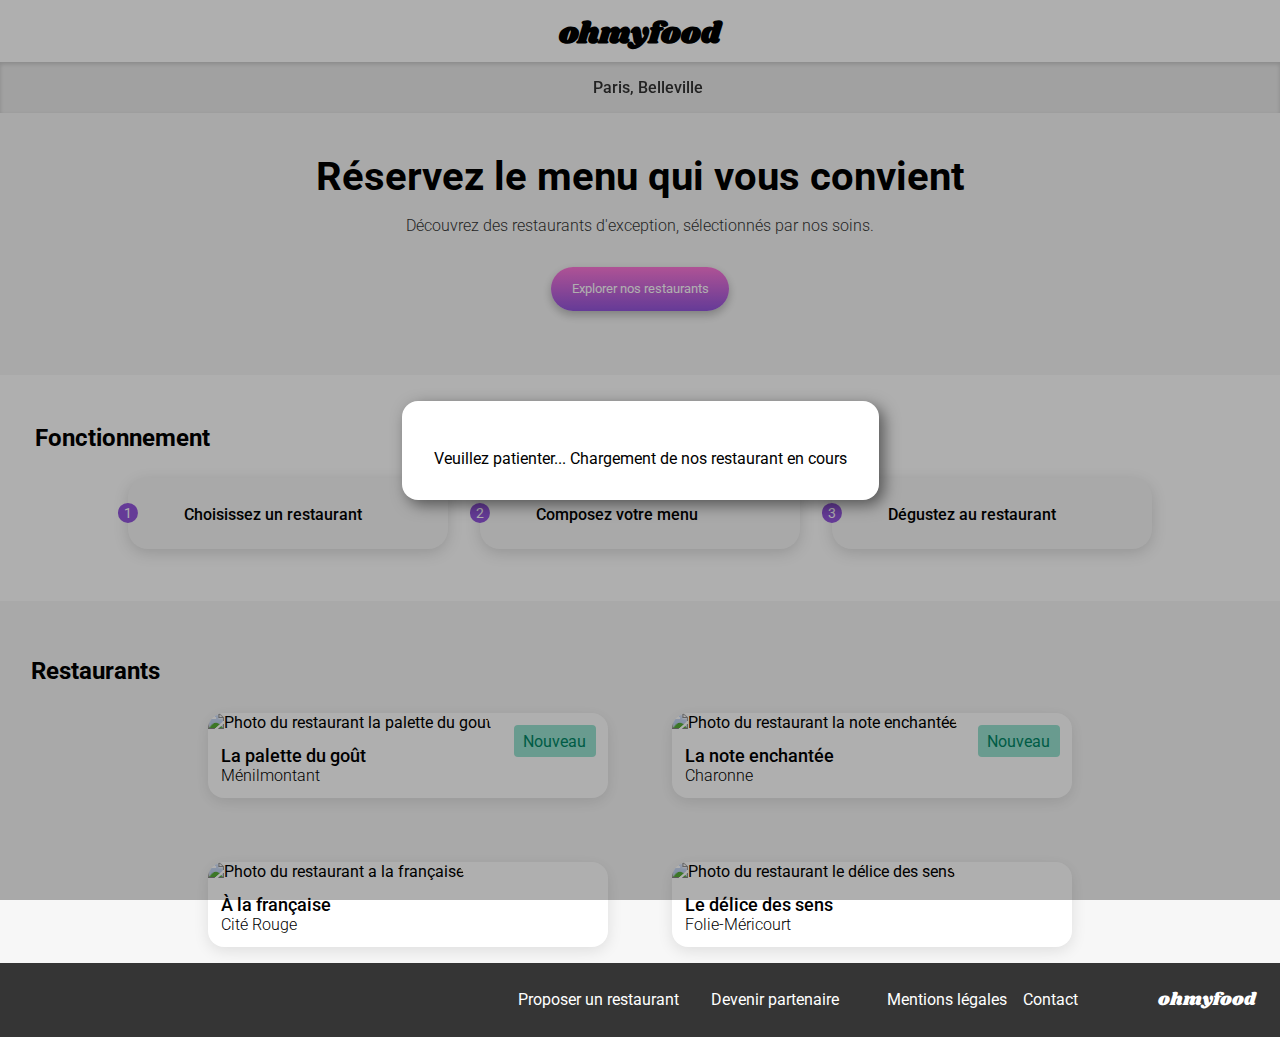
==== commit 9cc90178: "better scss organization + favicon" ====
--- a/index.html
+++ b/index.html
@@ -6,7 +6,7 @@
     <meta http-equiv="X-UA-Compatible" content="IE=edge">
     <meta name="viewport" content="width=device-width, initial-scale=1.0">
     <link href="./css/style.css" rel="stylesheet">
-    <link href="./images/favicon/favicon.png" rel="icon">
+    <link href="./images/favicon/favicon.ico" rel="icon">
     <link rel="preconnect" href="https://fonts.googleapis.com">
     <link rel="preconnect" href="https://fonts.gstatic.com" crossorigin>
     <link href="https://fonts.googleapis.com/css2?family=Roboto:wght@300;400;500&family=Shrikhand&display=swap"
@@ -18,7 +18,8 @@
 <body>
     <header class="header">
         <h1 class="header__title">ohmyfood</h1>
-        <div class="header__location -c-footer"><i class="fa-solid fa-location-dot header__icon"></i>Paris, Belleville
+        <div class="header__location -c-footer">
+            <i class="fa-solid fa-location-dot header__icon"></i>Paris, Belleville
         </div>
     </header>
 
@@ -26,31 +27,29 @@
     <main>
         <section class="presentation -c-bg-background">
             <h2 class="presentation__title">Réservez le menu qui vous convient</h2>
-            <div class="presentation__text">Découvrez des restaurants d'exception, sélectionnés par nos soins.</div>
+            <p class="presentation__text">Découvrez des restaurants d'exception, sélectionnés par nos soins.</p>
             <a href="#restaurants"><button class="presentation__button primary-button">Explorer nos
                     restaurants</button></a>
         </section>
 
         <section class="fonctionnement">
-            <div class="fonctionnement__container">
-                <h2 class="fonctionnement__title">Fonctionnement</h2>
-                <div class="fonctionnement__card-container">
-                    <div class="fonctionnement__card">
-                        <div class="fonctionnement__card-number">1</div>
-                        <div class="fonctionnement__card-text"><i
-                                class="fa-solid fa-mobile-screen-button fonctionnement__card-icon"></i>Choisissez un
-                            restaurant</div>
-                    </div>
-                    <div class="fonctionnement__card">
-                        <div class="fonctionnement__card-number">2</div>
-                        <div class="fonctionnement__card-text"><i
-                                class="fa-solid fa-list-ul fonctionnement__card-icon"></i>Composez votre menu</div>
-                    </div>
-                    <div class="fonctionnement__card">
-                        <div class="fonctionnement__card-number">3</div>
-                        <div class="fonctionnement__card-text"><i
-                                class="fa-solid fa-store fonctionnement__card-icon -c-main"></i>Dégustez au restaurant
-                        </div>
+            <h2 class="fonctionnement__title">Fonctionnement</h2>
+            <div class="fonctionnement__card-container">
+                <div class="fonctionnement__card">
+                    <div class="fonctionnement__card-number">1</div>
+                    <div class="fonctionnement__card-text"><i
+                            class="fa-solid fa-mobile-screen-button fonctionnement__card-icon"></i>Choisissez un
+                        restaurant</div>
+                </div>
+                <div class="fonctionnement__card">
+                    <div class="fonctionnement__card-number">2</div>
+                    <div class="fonctionnement__card-text"><i
+                            class="fa-solid fa-list-ul fonctionnement__card-icon"></i>Composez votre menu</div>
+                </div>
+                <div class="fonctionnement__card">
+                    <div class="fonctionnement__card-number">3</div>
+                    <div class="fonctionnement__card-text"><i
+                            class="fa-solid fa-store fonctionnement__card-icon -c-main"></i>Dégustez au restaurant
                     </div>
                 </div>
             </div>
@@ -64,10 +63,8 @@
                         <img src="./images/restaurants/la-palette-du-gout.jpg"
                             alt="Photo du restaurant la palette du gout" class="restaurants__card-image">
                         <div class="restaurants__card-content">
-                            <div class="restaurants__card-text">
-                                <div class="restaurants__card-title">La palette du goût</div>
-                                <div class="restaurants__card-subtitle">Ménilmontant</div>
-                            </div>
+                            <h3 class="restaurants__card-title">La palette du goût</h3>
+                            <span class="restaurants__card-subtitle">Ménilmontant</span>
                             <i class="fa-regular fa-heart restaurants__card-like like-button"></i>
                             <i class="fa-solid fa-heart restaurants__card-like like-button --liked"></i>
                         </div>
@@ -77,10 +74,8 @@
                         <img src="./images/restaurants/la-note-enchantee.jpg"
                             alt="Photo du restaurant la note enchantée" class="restaurants__card-image">
                         <div class="restaurants__card-content">
-                            <div class="restaurants__card-text">
-                                <div class="restaurants__card-title">La note enchantée</div>
-                                <div class="restaurants__card-subtitle">Charonne</div>
-                            </div>
+                            <h3 class="restaurants__card-title">La note enchantée</h3>
+                            <span class="restaurants__card-subtitle">Charonne</span>
                             <i class="fa-regular fa-heart restaurants__card-like like-button"></i>
                             <i class="fa-solid fa-heart restaurants__card-like like-button --liked"></i>
                         </div>
@@ -90,10 +85,8 @@
                         <img src="./images/restaurants/a-la-francaise.jpg" alt="Photo du restaurant a la française"
                             class="restaurants__card-image">
                         <div class="restaurants__card-content">
-                            <div class="restaurants__card-text">
-                                <div class="restaurants__card-title">À la française</div>
-                                <div class="restaurants__card-subtitle">Cité Rouge</div>
-                            </div>
+                            <h3 class="restaurants__card-title">À la française</h3>
+                            <span class="restaurants__card-subtitle">Cité Rouge</span>
                             <i class="fa-regular fa-heart restaurants__card-like like-button"></i>
                             <i class="fa-solid fa-heart restaurants__card-like like-button --liked"></i>
                         </div>
@@ -102,10 +95,8 @@
                         <img src="./images/restaurants/le-delice-des-sens.jpg"
                             alt="Photo du restaurant le délice des sens" class="restaurants__card-image">
                         <div class="restaurants__card-content">
-                            <div class="restaurants__card-text">
-                                <div class="restaurants__card-title">Le délice des sens</div>
-                                <div class="restaurants__card-subtitle">Folie-Méricourt</div>
-                            </div>
+                            <h3 class="restaurants__card-title">Le délice des sens</h3>
+                            <span class="restaurants__card-subtitle">Folie-Méricourt</span>
                             <i class="fa-regular fa-heart restaurants__card-like like-button"></i>
                             <i class="fa-solid fa-heart restaurants__card-like like-button --liked"></i>
                         </div>
@@ -127,6 +118,18 @@
             </ul>
         </div>
     </footer>
+
+    <div class="loader" id="loader">
+        <div class="loader__container">
+            <div class=loader__icon-container>
+                <i class="fa-solid fa-utensils loader__icon" id="loader-icon-1"></i>
+                <i class="fa-solid fa-bowl-food loader__icon" id="loader-icon-2"></i>
+                <i class="fa-solid fa-wine-glass loader__icon" id="loader-icon-3"></i>
+            </div>
+            <p class="loader__text">Veuillez patienter... Chargement de nos restaurant en cours
+            </p>
+        </div>
+    </div>
 </body>
 
 </html>--- a/css/style.css
+++ b/css/style.css
@@ -2,9 +2,9 @@
   box-sizing: border-box;
   margin: 0;
   padding: 0;
+  color: black;
+  list-style-type: none;
   text-decoration: none;
-  list-style-type: none;
-  color: black;
 }
 
 :root {
@@ -21,18 +21,18 @@
   font-family: "Roboto", sans-serif;
 }
 
-h1 {
+.header__title {
+  padding: 0.4em 0 0.2em;
   font-family: "Shrikhand", cursive;
+  font-size: 1.875rem;
   text-align: center;
-  font-size: 1.875rem;
-  padding: 0.4em 0 0.2em;
 }
 
 .header__location {
   font-weight: 500;
 }
 
-h2 {
+.presentation__title {
   font-size: 1.5rem;
 }
 
@@ -66,15 +66,15 @@
 }
 
 .carte-category__title {
+  position: relative;
   font-weight: 300;
-  position: relative;
 }
 .carte-category__title::before {
-  content: "";
   position: absolute;
   top: calc(1rem + 4px);
   width: 40px;
   height: 3px;
+  content: "";
   background-color: var(--accent-color);
 }
 
@@ -91,6 +91,10 @@
   font-weight: 700;
 }
 
+.loader__text {
+  text-align: center;
+}
+
 @media screen and (width > 1024px) {
   .presentation__title {
     font-size: 2.5rem;
@@ -100,52 +104,84 @@
   position: relative;
   padding: 0.9rem 1.3rem;
   border: none;
-  color: white;
   border-radius: 10rem;
-  cursor: pointer;
   background: linear-gradient(180deg, var(--secondary-color) 0%, var(--main-color) 100%);
   box-shadow: 0px 4px 10px rgba(0, 0, 0, 0.25);
+  color: white;
   transition: all 0.2s ease-in-out;
+  cursor: pointer;
 }
 .primary-button::before {
+  position: absolute;
+  top: 0;
+  right: 0;
+  bottom: 0;
+  left: 0;
+  z-index: -1;
   content: "";
+  border-radius: 10rem;
+  background: linear-gradient(180deg, var(--secondary-color) 25%, var(--main-color) 120%);
+  transition: opacity 0.2s ease-in-out;
+  opacity: 0;
+}
+.primary-button:hover {
+  box-shadow: 0px 4px 10px rgba(0, 0, 0, 0.4);
+  transform: scale(1.05);
+}
+.primary-button:hover::before {
+  opacity: 1;
+}
+
+.like-button {
+  z-index: 1;
+  background: transparent;
+  font-size: 1.6rem;
+  pointer-events: none;
+}
+.like-button.--liked {
+  z-index: 0;
+  background: linear-gradient(var(--main-color), var(--secondary-color));
+  -webkit-background-clip: text;
+  background-clip: text;
+  color: transparent;
+  transition: opacity 0.2s ease-in-out;
+  opacity: 0;
+  pointer-events: all;
+}
+.like-button.--liked:hover {
+  opacity: 1;
+}
+
+.loader {
   position: absolute;
   top: 0;
   left: 0;
   bottom: 0;
   right: 0;
-  background: linear-gradient(180deg, var(--secondary-color) 25%, var(--main-color) 120%);
-  z-index: -1;
-  opacity: 0;
-  border-radius: 10rem;
-  transition: opacity 0.2s ease-in-out;
-}
-.primary-button:hover {
-  transform: scale(1.05);
-  box-shadow: 0px 4px 10px rgba(0, 0, 0, 0.4);
-}
-.primary-button:hover::before {
-  opacity: 1;
-}
-
-.like-button {
-  font-size: 1.6rem;
-  background: transparent;
-  z-index: 1;
-  pointer-events: none;
-}
-.like-button.--liked {
-  background: linear-gradient(var(--main-color), var(--secondary-color));
-  -webkit-background-clip: text;
-  background-clip: text;
-  color: transparent;
-  z-index: 0;
-  opacity: 0;
-  pointer-events: all;
-  transition: opacity 0.2s ease-in-out;
-}
-.like-button.--liked:hover {
-  opacity: 1;
+  display: flex;
+  flex-direction: row;
+  justify-content: center;
+  align-items: center;
+  width: 100vw;
+  height: 100vh;
+  background-color: rgba(0, 0, 0, 0.3137254902);
+}
+.loader__container {
+  display: flex;
+  flex-direction: column;
+  justify-content: center;
+  align-items: center;
+  gap: 1em;
+  padding: 2em;
+  margin: 1rem;
+  border-radius: 1rem;
+  background-color: white;
+  box-shadow: 5px 5px 15px rgba(0, 0, 0, 0.5);
+}
+.loader__icon-container {
+  display: flex;
+  gap: 1em;
+  font-size: 1.5rem;
 }
 
 .presentation {
@@ -153,8 +189,8 @@
   flex-direction: column;
   justify-content: center;
   align-items: center;
+  padding: 2rem 2rem 4rem;
   text-align: center;
-  padding: 2rem 2rem 4rem;
 }
 .presentation__title {
   margin-top: 0.5rem;
@@ -162,11 +198,11 @@
 }
 .presentation__text {
   margin: 1rem 0 2rem;
+  font-weight: 300;
   color: var(--footer-color);
-  font-weight: 300;
-}
-
-.fonctionnement__container {
+}
+
+.fonctionnement {
   max-width: 1250px;
   margin: 0 auto;
   padding: 1.25rem;
@@ -193,32 +229,31 @@
   box-shadow: 0px 4px 15px rgba(0, 0, 0, 0.15);
 }
 .fonctionnement__card-icon {
+  margin: 0 1.5rem 0 0.5rem;
   font-size: 1.2rem;
-  margin: 0 1.5rem 0 0.5rem;
   color: var(--icon-color);
 }
 .fonctionnement__card-number {
-  font-size: 0.9rem;
   position: absolute;
   top: 50%;
   left: 0;
-  transform: translate(-50%, -50%);
   display: flex;
   flex-direction: row;
   justify-content: center;
   align-items: center;
   width: 1rem;
   height: 1rem;
+  padding: 0.7em;
   border-radius: 10rem;
-  padding: 0.7em;
+  background-color: var(--main-color);
+  font-size: 0.9rem;
   color: white;
-  background-color: var(--main-color);
+  transform: translate(-50%, -50%);
 }
 
 .restaurants__container {
   max-width: 1250px;
   margin: 0 auto;
-  padding: 1.25rem;
   padding: 1rem;
 }
 .restaurants__title {
@@ -237,21 +272,18 @@
   display: block;
   flex: 1 1 300px;
   max-width: 400px;
+  border-radius: 1rem;
   background-color: white;
-  border-radius: 1rem;
   box-shadow: 0px 4px 15px rgba(0, 0, 0, 0.1);
 }
 .restaurants__card-image {
   width: 100%;
   height: 160px;
+  border-radius: 1rem 1rem 0 0;
   object-fit: cover;
-  border-radius: 1rem 1rem 0 0;
 }
 .restaurants__card-content {
   position: relative;
-  display: flex;
-  justify-content: space-between;
-  align-items: center;
   padding: 0.8em;
 }
 .restaurants__card-like {
@@ -282,11 +314,11 @@
   }
 }
 .restaurant-image {
+  display: block;
   width: min(100%, 1000px);
   max-height: 275px;
+  margin: 0 auto;
   object-fit: cover;
-  display: block;
-  margin: 0 auto;
 }
 
 .carte-restaurant, .carte-wrapper {
@@ -295,18 +327,15 @@
 }
 
 .carte-restaurant {
+  position: relative;
+  top: -2rem;
+  padding: 1rem;
   border-radius: 2rem 2rem 0 0;
-  padding: 1rem;
-  position: relative;
-  top: -2rem;
 }
 .carte-restaurant__title {
+  position: relative;
+  width: min(100%, 500px);
   margin: 1rem auto;
-  display: flex;
-  justify-content: space-between;
-  align-items: center;
-  position: relative;
-  width: min(100%, 500px);
 }
 .carte-restaurant__like {
   position: absolute;
@@ -322,10 +351,14 @@
   width: fit-content;
   margin: 0 auto;
 }
+.carte-restaurant__name {
+  width: 85%;
+}
 
 .carte-category {
   display: flex;
   flex-direction: column;
+  justify-content: center;
   align-items: center;
   gap: 1rem;
 }
@@ -333,18 +366,54 @@
   width: min(100%, 500px);
 }
 .carte-category__content {
+  display: flex;
   width: min(100%, 500px);
+  border-radius: 1rem;
   background-color: white;
-  box-shadow: 0px 4.01149px 15.0431px rgba(0, 0, 0, 0.1);
-  border-radius: 1rem;
+  box-shadow: 0px 4px 15px rgba(0, 0, 0, 0.1);
+}
+.carte-category__content:hover .carte-plate__add {
+  width: 2em;
+}
+
+.carte-plate__text {
+  display: flex;
+  flex-wrap: wrap;
+  flex: 1 1 auto;
+  width: 80%;
   padding: 1rem;
-  display: flex;
-  flex-wrap: wrap;
-  justify-content: space-between;
-}
-
+}
 .carte-plate__title {
   width: 100%;
+  white-space: nowrap;
+  overflow: hidden;
+  text-overflow: "...";
+}
+.carte-plate__description {
+  width: 80%;
+  white-space: nowrap;
+  overflow: hidden;
+  text-overflow: "...";
+}
+.carte-plate__price {
+  width: 20%;
+  text-align: right;
+}
+.carte-plate__add {
+  display: flex;
+  flex-direction: row;
+  justify-content: center;
+  align-items: center;
+  flex-shrink: 0;
+  width: 0;
+  border-radius: 0 1rem 1rem 0;
+  background-color: var(--accent-color);
+  font-size: 1.5rem;
+  overflow: hidden;
+  transition: width 0.15s ease-in-out;
+}
+.carte-plate__add i {
+  color: white;
 }
 
 .footer__container {
@@ -361,9 +430,9 @@
   gap: 0.3rem;
 }
 .footer__icon {
-  color: white;
   width: 1rem;
   margin-right: 1rem;
+  color: white;
 }
 
 @media screen and (width > 950px) {
@@ -389,8 +458,8 @@
   justify-content: center;
   align-items: center;
   padding: 1rem 0;
+  background-color: var(--background-color);
   box-shadow: inset 0px 2px 4px rgba(0, 0, 0, 0.15);
-  background-color: var(--background-color);
   filter: brightness(95%);
 }
 .header__icon {
@@ -406,10 +475,10 @@
   margin: 0 auto;
 }
 .header__back-link {
-  font-size: 1.5rem;
   position: absolute;
   top: 50%;
   left: 1rem;
+  font-size: 1.5rem;
   transform: translate(0, -50%);
 }
 
@@ -469,4 +538,64 @@
   background-color: #353535;
 }
 
+#loader-icon-1 {
+  animation: move-loader-icon 4s ease-in-out 0s infinite normal none;
+}
+
+#loader-icon-2 {
+  animation: move-loader-icon 4s ease-in-out 1s infinite normal none;
+}
+
+#loader-icon-3 {
+  animation: move-loader-icon 4s ease-in-out 2s infinite normal none;
+}
+
+@keyframes move-loader-icon {
+  0% {
+    transform: scale(1) translate(0, 0);
+  }
+  25% {
+    transform: translate(0, -100%) scale(1.2);
+  }
+  50% {
+    transform: translate(0, 0) scale(1);
+  }
+}
+#loader {
+  animation: display-loader 0s ease-in-out 4s forwards;
+}
+
+@keyframes display-loader {
+  to {
+    visibility: hidden;
+    z-index: -1;
+    width: 0;
+    height: 0;
+  }
+}
+.carte-category:nth-child(2) {
+  transform: translateX(-50%);
+  opacity: 0;
+  animation: menu-display 1.5s ease-in-out 0s forwards;
+}
+
+.carte-category:nth-child(3) {
+  transform: translateX(-50%);
+  opacity: 0;
+  animation: menu-display 1.5s ease-in-out 1s forwards;
+}
+
+.carte-category:nth-child(4) {
+  transform: translateX(-50%);
+  opacity: 0;
+  animation: menu-display 1.5s ease-in-out 2s forwards;
+}
+
+@keyframes menu-display {
+  to {
+    opacity: 1;
+    transform: translateX(0%);
+  }
+}
+
 /*# sourceMappingURL=style.css.map */
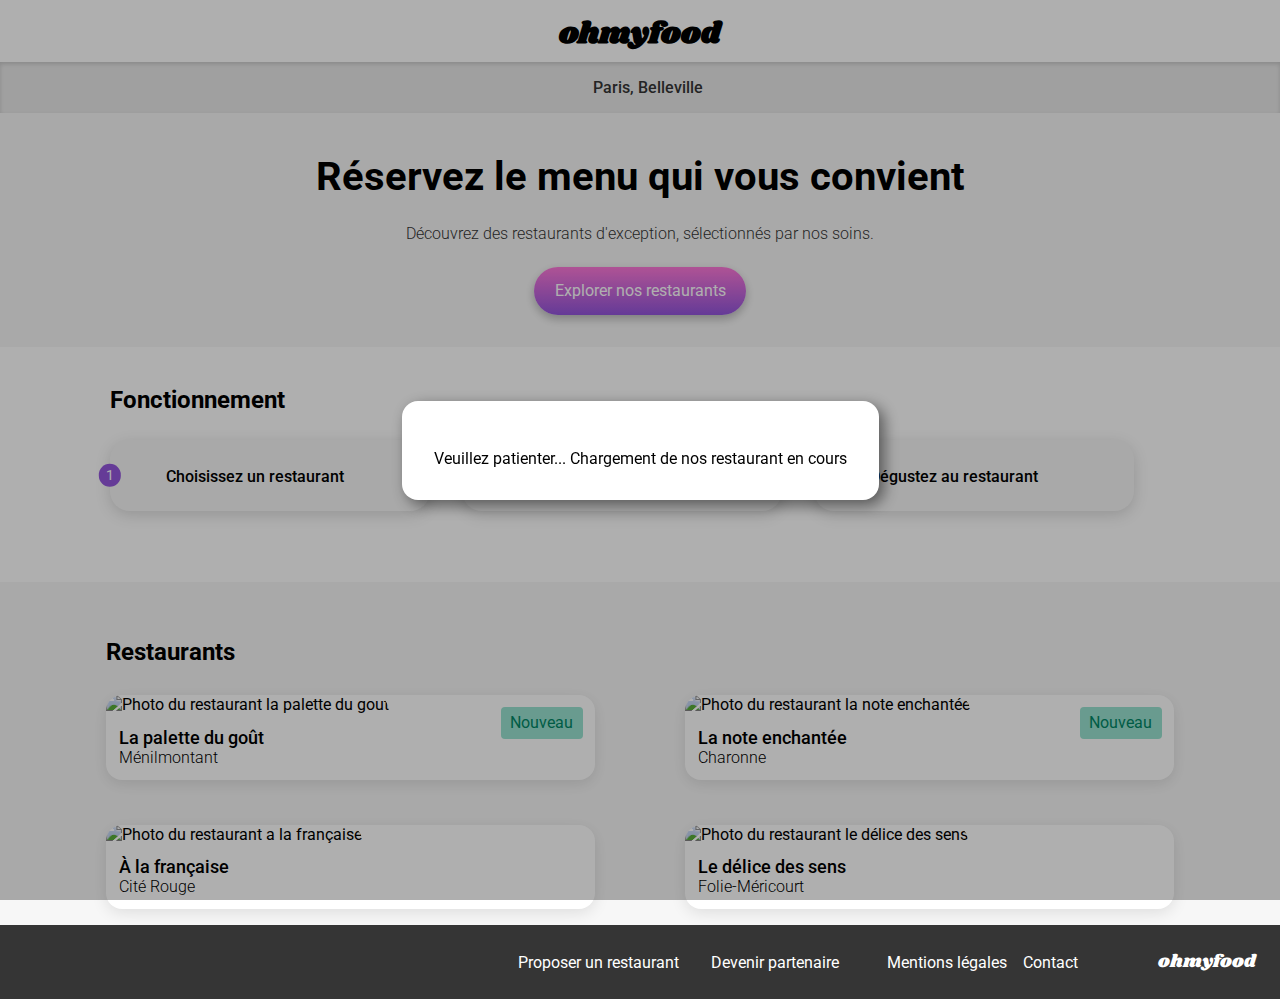
==== commit 57405ec1: "formatting files" ====
--- a/index.html
+++ b/index.html
@@ -2,134 +2,136 @@
 <html lang="fr">
 
 <head>
-    <meta charset="UTF-8">
-    <meta http-equiv="X-UA-Compatible" content="IE=edge">
-    <meta name="viewport" content="width=device-width, initial-scale=1.0">
-    <link href="./css/style.css" rel="stylesheet">
-    <link href="./images/favicon/favicon.ico" rel="icon">
-    <link rel="preconnect" href="https://fonts.googleapis.com">
-    <link rel="preconnect" href="https://fonts.gstatic.com" crossorigin>
-    <link href="https://fonts.googleapis.com/css2?family=Roboto:wght@300;400;500&family=Shrikhand&display=swap"
-        rel="stylesheet">
-    <script src="https://kit.fontawesome.com/c49140e037.js" crossorigin="anonymous"></script>
-    <title>OhMyFood - Homepage</title>
+	<meta charset="UTF-8">
+	<meta http-equiv="X-UA-Compatible" content="IE=edge">
+	<meta name="viewport" content="width=device-width, initial-scale=1.0">
+	<link href="./css/style.css" rel="stylesheet">
+	<link href="./images/favicon/favicon.ico" rel="icon">
+	<script src="https://kit.fontawesome.com/c49140e037.js" crossorigin="anonymous"></script>
+	<title>OhMyFood - Homepage</title>
 </head>
 
 <body>
-    <header class="header">
-        <h1 class="header__title">ohmyfood</h1>
-        <div class="header__location -c-footer">
-            <i class="fa-solid fa-location-dot header__icon"></i>Paris, Belleville
-        </div>
-    </header>
+	<header class="header">
+		<h1 class="header__title">ohmyfood</h1>
+		<div class="header__location -c-footer -c-bg-location-background">
+			<i class="fa-solid fa-location-dot header__icon"></i>Paris, Belleville
+		</div>
+	</header>
 
 
-    <main>
-        <section class="presentation -c-bg-background">
-            <h2 class="presentation__title">Réservez le menu qui vous convient</h2>
-            <p class="presentation__text">Découvrez des restaurants d'exception, sélectionnés par nos soins.</p>
-            <a href="#restaurants"><button class="presentation__button primary-button">Explorer nos
-                    restaurants</button></a>
-        </section>
+	<main>
+		<section class="presentation -c-bg-background">
+			<h2 class="presentation__title">Réservez le menu qui vous convient</h2>
+			<p class="presentation__text">Découvrez des restaurants d'exception, sélectionnés par nos soins.</p>
+			<a href="#restaurants" class="presentation__button primary-button">Explorer nos
+				restaurants</a>
+		</section>
 
-        <section class="fonctionnement">
-            <h2 class="fonctionnement__title">Fonctionnement</h2>
-            <div class="fonctionnement__card-container">
-                <div class="fonctionnement__card">
-                    <div class="fonctionnement__card-number">1</div>
-                    <div class="fonctionnement__card-text"><i
-                            class="fa-solid fa-mobile-screen-button fonctionnement__card-icon"></i>Choisissez un
-                        restaurant</div>
-                </div>
-                <div class="fonctionnement__card">
-                    <div class="fonctionnement__card-number">2</div>
-                    <div class="fonctionnement__card-text"><i
-                            class="fa-solid fa-list-ul fonctionnement__card-icon"></i>Composez votre menu</div>
-                </div>
-                <div class="fonctionnement__card">
-                    <div class="fonctionnement__card-number">3</div>
-                    <div class="fonctionnement__card-text"><i
-                            class="fa-solid fa-store fonctionnement__card-icon -c-main"></i>Dégustez au restaurant
-                    </div>
-                </div>
-            </div>
-        </section>
+		<section class="fonctionnement">
+			<h2 class="fonctionnement__title">Fonctionnement</h2>
+			<div class="fonctionnement__card-container">
+				<div class="fonctionnement__card">
+					<div class="fonctionnement__card-number">1</div>
+					<div class="fonctionnement__card-text">
+						<i class="fa-solid fa-mobile-screen-button fonctionnement__card-icon"></i>
+						Choisissez un restaurant
+					</div>
+				</div>
+				<div class="fonctionnement__card">
+					<div class="fonctionnement__card-number">2</div>
+					<div class="fonctionnement__card-text">
+						<i class="fa-solid fa-list-ul fonctionnement__card-icon"></i>
+						Composez votre menu
+					</div>
+				</div>
+				<div class="fonctionnement__card">
+					<div class="fonctionnement__card-number">3</div>
+					<div class="fonctionnement__card-text">
+						<i class="fa-solid fa-store fonctionnement__card-icon -c-main"></i>
+						Dégustez au restaurant
+					</div>
+				</div>
+			</div>
+		</section>
 
-        <section class="restaurants -c-bg-background" id="restaurants">
-            <div class="restaurants__container">
-                <h2 class="restaurants__title">Restaurants</h2>
-                <div class="restaurants__card-container">
-                    <a href="./html/la-palette-du-gout.html" class="restaurants__card">
-                        <img src="./images/restaurants/la-palette-du-gout.jpg"
-                            alt="Photo du restaurant la palette du gout" class="restaurants__card-image">
-                        <div class="restaurants__card-content">
-                            <h3 class="restaurants__card-title">La palette du goût</h3>
-                            <span class="restaurants__card-subtitle">Ménilmontant</span>
-                            <i class="fa-regular fa-heart restaurants__card-like like-button"></i>
-                            <i class="fa-solid fa-heart restaurants__card-like like-button --liked"></i>
-                        </div>
-                        <div class="restaurants__card-tag -c-bg-accent -c-accent-secondary">Nouveau</div>
-                    </a>
-                    <a href="./html/la-note-enchantée.html" class="restaurants__card">
-                        <img src="./images/restaurants/la-note-enchantee.jpg"
-                            alt="Photo du restaurant la note enchantée" class="restaurants__card-image">
-                        <div class="restaurants__card-content">
-                            <h3 class="restaurants__card-title">La note enchantée</h3>
-                            <span class="restaurants__card-subtitle">Charonne</span>
-                            <i class="fa-regular fa-heart restaurants__card-like like-button"></i>
-                            <i class="fa-solid fa-heart restaurants__card-like like-button --liked"></i>
-                        </div>
-                        <div class="restaurants__card-tag -c-bg-accent -c-accent-secondary">Nouveau</div>
-                    </a>
-                    <a href="./html/a-la-francaise.html" class="restaurants__card">
-                        <img src="./images/restaurants/a-la-francaise.jpg" alt="Photo du restaurant a la française"
-                            class="restaurants__card-image">
-                        <div class="restaurants__card-content">
-                            <h3 class="restaurants__card-title">À la française</h3>
-                            <span class="restaurants__card-subtitle">Cité Rouge</span>
-                            <i class="fa-regular fa-heart restaurants__card-like like-button"></i>
-                            <i class="fa-solid fa-heart restaurants__card-like like-button --liked"></i>
-                        </div>
-                    </a>
-                    <a href="./html/le-delice-des-sens.html" class="restaurants__card">
-                        <img src="./images/restaurants/le-delice-des-sens.jpg"
-                            alt="Photo du restaurant le délice des sens" class="restaurants__card-image">
-                        <div class="restaurants__card-content">
-                            <h3 class="restaurants__card-title">Le délice des sens</h3>
-                            <span class="restaurants__card-subtitle">Folie-Méricourt</span>
-                            <i class="fa-regular fa-heart restaurants__card-like like-button"></i>
-                            <i class="fa-solid fa-heart restaurants__card-like like-button --liked"></i>
-                        </div>
-                    </a>
-                </div>
-            </div>
-        </section>
-    </main>
+		<section class="restaurants -c-bg-background" id="restaurants">
+			<div class="restaurants__container">
+				<h2 class="restaurants__title">Restaurants</h2>
+				<div class="restaurants__card-container">
+					<a href="./html/la-palette-du-gout.html" class="restaurants__card">
+						<img src="./images/restaurants/la-palette-du-gout.jpg"
+							alt="Photo du restaurant la palette du gout" class="restaurants__card-image">
+						<div class="restaurants__card-content">
+							<h3 class="restaurants__card-title">La palette du goût</h3>
+							<span class="restaurants__card-subtitle">Ménilmontant</span>
+							<i class="fa-regular fa-heart restaurants__card-like like-button"></i>
+							<i class="fa-solid fa-heart restaurants__card-like like-button --liked"></i>
+						</div>
+						<div class="restaurants__card-tag -c-bg-accent -c-accent-secondary">Nouveau</div>
+					</a>
+					<a href="./html/la-note-enchantée.html" class="restaurants__card">
+						<img src="./images/restaurants/la-note-enchantee.jpg"
+							alt="Photo du restaurant la note enchantée" class="restaurants__card-image">
+						<div class="restaurants__card-content">
+							<h3 class="restaurants__card-title">La note enchantée</h3>
+							<span class="restaurants__card-subtitle">Charonne</span>
+							<i class="fa-regular fa-heart restaurants__card-like like-button"></i>
+							<i class="fa-solid fa-heart restaurants__card-like like-button --liked"></i>
+						</div>
+						<div class="restaurants__card-tag -c-bg-accent -c-accent-secondary">Nouveau</div>
+					</a>
+					<a href="./html/a-la-francaise.html" class="restaurants__card">
+						<img src="./images/restaurants/a-la-francaise.jpg" alt="Photo du restaurant a la française"
+							class="restaurants__card-image">
+						<div class="restaurants__card-content">
+							<h3 class="restaurants__card-title">À la française</h3>
+							<span class="restaurants__card-subtitle">Cité Rouge</span>
+							<i class="fa-regular fa-heart restaurants__card-like like-button"></i>
+							<i class="fa-solid fa-heart restaurants__card-like like-button --liked"></i>
+						</div>
+					</a>
+					<a href="./html/le-delice-des-sens.html" class="restaurants__card">
+						<img src="./images/restaurants/le-delice-des-sens.jpg"
+							alt="Photo du restaurant le délice des sens" class="restaurants__card-image">
+						<div class="restaurants__card-content">
+							<h3 class="restaurants__card-title">Le délice des sens</h3>
+							<span class="restaurants__card-subtitle">Folie-Méricourt</span>
+							<i class="fa-regular fa-heart restaurants__card-like like-button"></i>
+							<i class="fa-solid fa-heart restaurants__card-like like-button --liked"></i>
+						</div>
+					</a>
+				</div>
+			</div>
+		</section>
+	</main>
 
 
-    <footer class="footer -c-bg-footer">
-        <div class="footer__container">
-            <div class="footer__title">ohmyfood</div>
-            <ul class="footer__list">
-                <li class="footer__link"><i class="fa-solid fa-utensils footer__icon"></i>Proposer un restaurant</li>
-                <li class="footer__link"><i class="fa-solid fa-handshake-angle footer__icon"></i>Devenir partenaire</li>
-                <li class="footer__link">Mentions légales</li>
-                <li class="footer__link"><a class="footer__link" href="mailto:contact@ohmyfood.fr">Contact</a></li>
-            </ul>
-        </div>
-    </footer>
+	<footer class="footer -c-bg-footer">
+		<div class="footer__container">
+			<div class="footer__title">ohmyfood</div>
+			<div class="footer__list">
+				<a class="footer__link" href="#"><i class="fa-solid fa-utensils footer__icon"></i>Proposer un
+					restaurant</a>
+				<a class="footer__link" href="#"><i class="fa-solid fa-handshake-angle footer__icon"></i>Devenir
+					partenaire</a>
+				<a class="footer__link" href="#">Mentions légales</a>
+				<a class="footer__link" href="mailto:contact@ohmyfood.fr">Contact</a>
+			</div>
+		</div>
+	</footer>
 
-    <div class="loader" id="loader">
-        <div class="loader__container">
-            <div class=loader__icon-container>
-                <i class="fa-solid fa-utensils loader__icon" id="loader-icon-1"></i>
-                <i class="fa-solid fa-bowl-food loader__icon" id="loader-icon-2"></i>
-                <i class="fa-solid fa-wine-glass loader__icon" id="loader-icon-3"></i>
-            </div>
-            <p class="loader__text">Veuillez patienter... Chargement de nos restaurant en cours
-            </p>
-        </div>
-    </div>
+	<div class="loader" id="loader">
+		<div class="loader__container">
+			<div class=loader__icon-container>
+				<i class="fa-solid fa-utensils loader__icon" id="loader-icon-1"></i>
+				<i class="fa-solid fa-bowl-food loader__icon" id="loader-icon-2"></i>
+				<i class="fa-solid fa-wine-glass loader__icon" id="loader-icon-3"></i>
+			</div>
+			<p class="loader__text">Veuillez patienter... Chargement de nos restaurant en cours
+			</p>
+		</div>
+	</div>
 </body>
 
 </html>--- a/css/style.css
+++ b/css/style.css
@@ -1,3 +1,4 @@
+@import url("https://fonts.googleapis.com/css2?family=Roboto:wght@300;400;500&family=Shrikhand&display=swap");
 * {
   box-sizing: border-box;
   margin: 0;
@@ -8,12 +9,13 @@
 }
 
 :root {
-  --main-color: #9356DC;
-  --secondary-color: #FF79DA;
-  --accent-color: #99E2D0;
+  --main-color: #9356dc;
+  --secondary-color: #ff79da;
+  --accent-color: #99e2d0;
   --accent-secondary-color: #008766;
   --icon-color: #7e7e7e;
-  --background-color: #F7F7F7;
+  --background-color: #f7f7f7;
+  --location-background-color: #eaeaea;
   --footer-color: #353535;
 }
 
@@ -34,6 +36,11 @@
 
 .presentation__title {
   font-size: 1.5rem;
+}
+
+.presentation__text {
+  font-weight: 300;
+  color: var(--footer-color);
 }
 
 .fonctionnement__card-text {
@@ -95,7 +102,7 @@
   text-align: center;
 }
 
-@media screen and (width > 1024px) {
+@media screen and (width > 950px) {
   .presentation__title {
     font-size: 2.5rem;
   }
@@ -136,7 +143,14 @@
   z-index: 1;
   background: transparent;
   font-size: 1.6rem;
-  pointer-events: none;
+  transition: opacity 0.2s ease-in-out;
+  cursor: pointer;
+}
+.like-button:hover {
+  opacity: 0;
+}
+.like-button:hover + .--liked {
+  opacity: 1;
 }
 .like-button.--liked {
   z-index: 0;
@@ -146,18 +160,15 @@
   color: transparent;
   transition: opacity 0.2s ease-in-out;
   opacity: 0;
-  pointer-events: all;
-}
-.like-button.--liked:hover {
-  opacity: 1;
 }
 
 .loader {
-  position: absolute;
+  position: fixed;
   top: 0;
   left: 0;
   bottom: 0;
   right: 0;
+  z-index: 10;
   display: flex;
   flex-direction: row;
   justify-content: center;
@@ -171,8 +182,8 @@
   flex-direction: column;
   justify-content: center;
   align-items: center;
-  gap: 1em;
-  padding: 2em;
+  gap: 1rem;
+  padding: 2rem;
   margin: 1rem;
   border-radius: 1rem;
   background-color: white;
@@ -180,7 +191,7 @@
 }
 .loader__icon-container {
   display: flex;
-  gap: 1em;
+  gap: 1rem;
   font-size: 1.5rem;
 }
 
@@ -189,26 +200,21 @@
   flex-direction: column;
   justify-content: center;
   align-items: center;
-  padding: 2rem 2rem 4rem;
+  gap: 1.5rem;
+  padding: 2.5rem 2rem 2rem 2rem;
   text-align: center;
 }
 .presentation__title {
-  margin-top: 0.5rem;
   padding: 0 1rem;
 }
-.presentation__text {
-  margin: 1rem 0 2rem;
-  font-weight: 300;
-  color: var(--footer-color);
-}
 
 .fonctionnement {
-  max-width: 1250px;
+  display: flex;
+  flex-direction: column;
+  gap: 1.625rem;
+  max-width: 1100px;
   margin: 0 auto;
-  padding: 1.25rem;
-}
-.fonctionnement__title {
-  margin-top: 1.2em;
+  padding: 2.45rem 1.25rem 4.45rem;
 }
 .fonctionnement__card-container {
   display: flex;
@@ -216,14 +222,13 @@
   justify-content: center;
   align-items: center;
   gap: 1.5rem;
-  margin: 1.625rem 0 2rem;
 }
 .fonctionnement__card {
   position: relative;
   display: flex;
-  justify-content: flex-start;
+  justify-content: start;
   width: min(320px, 100%);
-  padding: 1.5em;
+  padding: 1.5rem;
   border-radius: 1.25rem;
   background-color: var(--background-color);
   box-shadow: 0px 4px 15px rgba(0, 0, 0, 0.15);
@@ -243,7 +248,7 @@
   align-items: center;
   width: 1rem;
   height: 1rem;
-  padding: 0.7em;
+  padding: 0.7rem;
   border-radius: 10rem;
   background-color: var(--main-color);
   font-size: 0.9rem;
@@ -252,29 +257,32 @@
 }
 
 .restaurants__container {
-  max-width: 1250px;
+  display: flex;
+  flex-direction: column;
+  gap: 1.8rem;
+  max-width: 1100px;
   margin: 0 auto;
-  padding: 1rem;
-}
-.restaurants__title {
-  margin: 2.5rem 0 1.8rem;
+  padding: 3.5rem 1rem 1rem;
 }
 .restaurants__card-container {
-  display: flex;
-  flex-direction: row;
-  justify-content: center;
-  align-items: center;
-  flex-wrap: wrap;
+  display: grid;
+  grid-template-rows: repeat(auto, 1fr);
+  justify-items: center;
   gap: 1rem;
 }
 .restaurants__card {
   position: relative;
   display: block;
-  flex: 1 1 300px;
-  max-width: 400px;
+  width: 100%;
+  max-width: 500px;
   border-radius: 1rem;
   background-color: white;
   box-shadow: 0px 4px 15px rgba(0, 0, 0, 0.1);
+  transition: all 0.2s ease-in-out;
+}
+.restaurants__card:hover {
+  box-shadow: 2px 8px 20px rgba(0, 0, 0, 0.3);
+  transform: scale(1.05);
 }
 .restaurants__card-image {
   width: 100%;
@@ -284,7 +292,7 @@
 }
 .restaurants__card-content {
   position: relative;
-  padding: 0.8em;
+  padding: 0.8rem;
 }
 .restaurants__card-like {
   position: absolute;
@@ -304,24 +312,28 @@
 @media screen and (width > 950px) {
   .fonctionnement__card-container {
     flex-direction: row;
+    justify-content: start;
     gap: 2rem;
   }
   .restaurants__card-container {
-    gap: 4rem;
+    grid-template-columns: repeat(2, 1fr);
+    row-gap: 2.8125rem;
+    column-gap: 5.625rem;
   }
   .restaurants__card {
-    flex: 1 0 500px;
+    flex-grow: 1;
   }
 }
 .restaurant-image {
   display: block;
-  width: min(100%, 1000px);
+  width: min(100%, 1440px);
   max-height: 275px;
   margin: 0 auto;
   object-fit: cover;
 }
 
-.carte-restaurant, .carte-wrapper {
+.carte-restaurant,
+.carte-wrapper {
   max-width: 900px;
   margin: 0 auto;
 }
@@ -329,13 +341,19 @@
 .carte-restaurant {
   position: relative;
   top: -2rem;
-  padding: 1rem;
+  display: flex;
+  flex-direction: column;
+  gap: 1rem;
+  padding: 2rem 1rem 1rem 1rem;
   border-radius: 2rem 2rem 0 0;
 }
 .carte-restaurant__title {
   position: relative;
   width: min(100%, 500px);
-  margin: 1rem auto;
+  margin: 0 auto;
+}
+.carte-restaurant__name {
+  width: 85%;
 }
 .carte-restaurant__like {
   position: absolute;
@@ -343,16 +361,10 @@
   right: 1rem;
   transform: translateY(-50%);
 }
-.carte-restaurant__category {
-  margin: 2rem 0;
-}
 .carte-restaurant__command-button {
   display: block;
   width: fit-content;
-  margin: 0 auto;
-}
-.carte-restaurant__name {
-  width: 85%;
+  margin: 1rem auto 0;
 }
 
 .carte-category {
@@ -371,6 +383,7 @@
   border-radius: 1rem;
   background-color: white;
   box-shadow: 0px 4px 15px rgba(0, 0, 0, 0.1);
+  overflow: hidden;
 }
 .carte-category__content:hover .carte-plate__add {
   width: 2em;
@@ -380,20 +393,19 @@
   display: flex;
   flex-wrap: wrap;
   flex: 1 1 auto;
-  width: 80%;
   padding: 1rem;
 }
 .carte-plate__title {
   width: 100%;
   white-space: nowrap;
   overflow: hidden;
-  text-overflow: "...";
+  text-overflow: ellipsis;
 }
 .carte-plate__description {
   width: 80%;
   white-space: nowrap;
   overflow: hidden;
-  text-overflow: "...";
+  text-overflow: ellipsis;
 }
 .carte-plate__price {
   width: 20%;
@@ -404,7 +416,6 @@
   flex-direction: row;
   justify-content: center;
   align-items: center;
-  flex-shrink: 0;
   width: 0;
   border-radius: 0 1rem 1rem 0;
   background-color: var(--accent-color);
@@ -417,32 +428,31 @@
 }
 
 .footer__container {
+  display: flex;
+  flex-direction: column;
+  gap: 1rem;
   max-width: 1440px;
   margin: 0 auto;
   padding: 1.5rem;
 }
-.footer__title {
-  margin-bottom: 1rem;
-}
 .footer__list {
   display: flex;
   flex-direction: column;
   gap: 0.3rem;
 }
+.footer__link:hover {
+  text-decoration: underline;
+}
 .footer__icon {
-  width: 1rem;
   margin-right: 1rem;
   color: white;
 }
 
 @media screen and (width > 950px) {
   .footer__container {
-    display: flex;
     flex-direction: row-reverse;
     align-items: center;
-  }
-  .footer__title {
-    margin: 0 0 0 5rem;
+    gap: 5rem;
   }
   .footer__list {
     flex-direction: row;
@@ -460,7 +470,6 @@
   padding: 1rem 0;
   background-color: var(--background-color);
   box-shadow: inset 0px 2px 4px rgba(0, 0, 0, 0.15);
-  filter: brightness(95%);
 }
 .header__icon {
   margin-right: 1em;
@@ -483,27 +492,27 @@
 }
 
 .-c-main {
-  color: #9356DC;
+  color: #9356dc;
 }
 
 .-c-bg-main {
-  background-color: #9356DC;
+  background-color: #9356dc;
 }
 
 .-c-secondary {
-  color: #FF79DA;
+  color: #ff79da;
 }
 
 .-c-bg-secondary {
-  background-color: #FF79DA;
+  background-color: #ff79da;
 }
 
 .-c-accent {
-  color: #99E2D0;
+  color: #99e2d0;
 }
 
 .-c-bg-accent {
-  background-color: #99E2D0;
+  background-color: #99e2d0;
 }
 
 .-c-accent-secondary {
@@ -523,11 +532,19 @@
 }
 
 .-c-background {
-  color: #F7F7F7;
+  color: #f7f7f7;
 }
 
 .-c-bg-background {
-  background-color: #F7F7F7;
+  background-color: #f7f7f7;
+}
+
+.-c-location-background {
+  color: #eaeaea;
+}
+
+.-c-bg-location-background {
+  background-color: #eaeaea;
 }
 
 .-c-footer {
@@ -552,23 +569,29 @@
 
 @keyframes move-loader-icon {
   0% {
-    transform: scale(1) translate(0, 0);
+    transform: translate(0, 0) scale(1);
+  }
+  10% {
+    transform: translate(0, 15%) scale(1.05);
   }
   25% {
     transform: translate(0, -100%) scale(1.2);
   }
   50% {
+    transform: translate(0, 15%) scale(1.05);
+  }
+  60% {
     transform: translate(0, 0) scale(1);
   }
 }
 #loader {
-  animation: display-loader 0s ease-in-out 4s forwards;
+  animation: display-loader 0s ease-in-out 2s forwards;
 }
 
 @keyframes display-loader {
   to {
     visibility: hidden;
-    z-index: -1;
+    z-index: -10;
     width: 0;
     height: 0;
   }
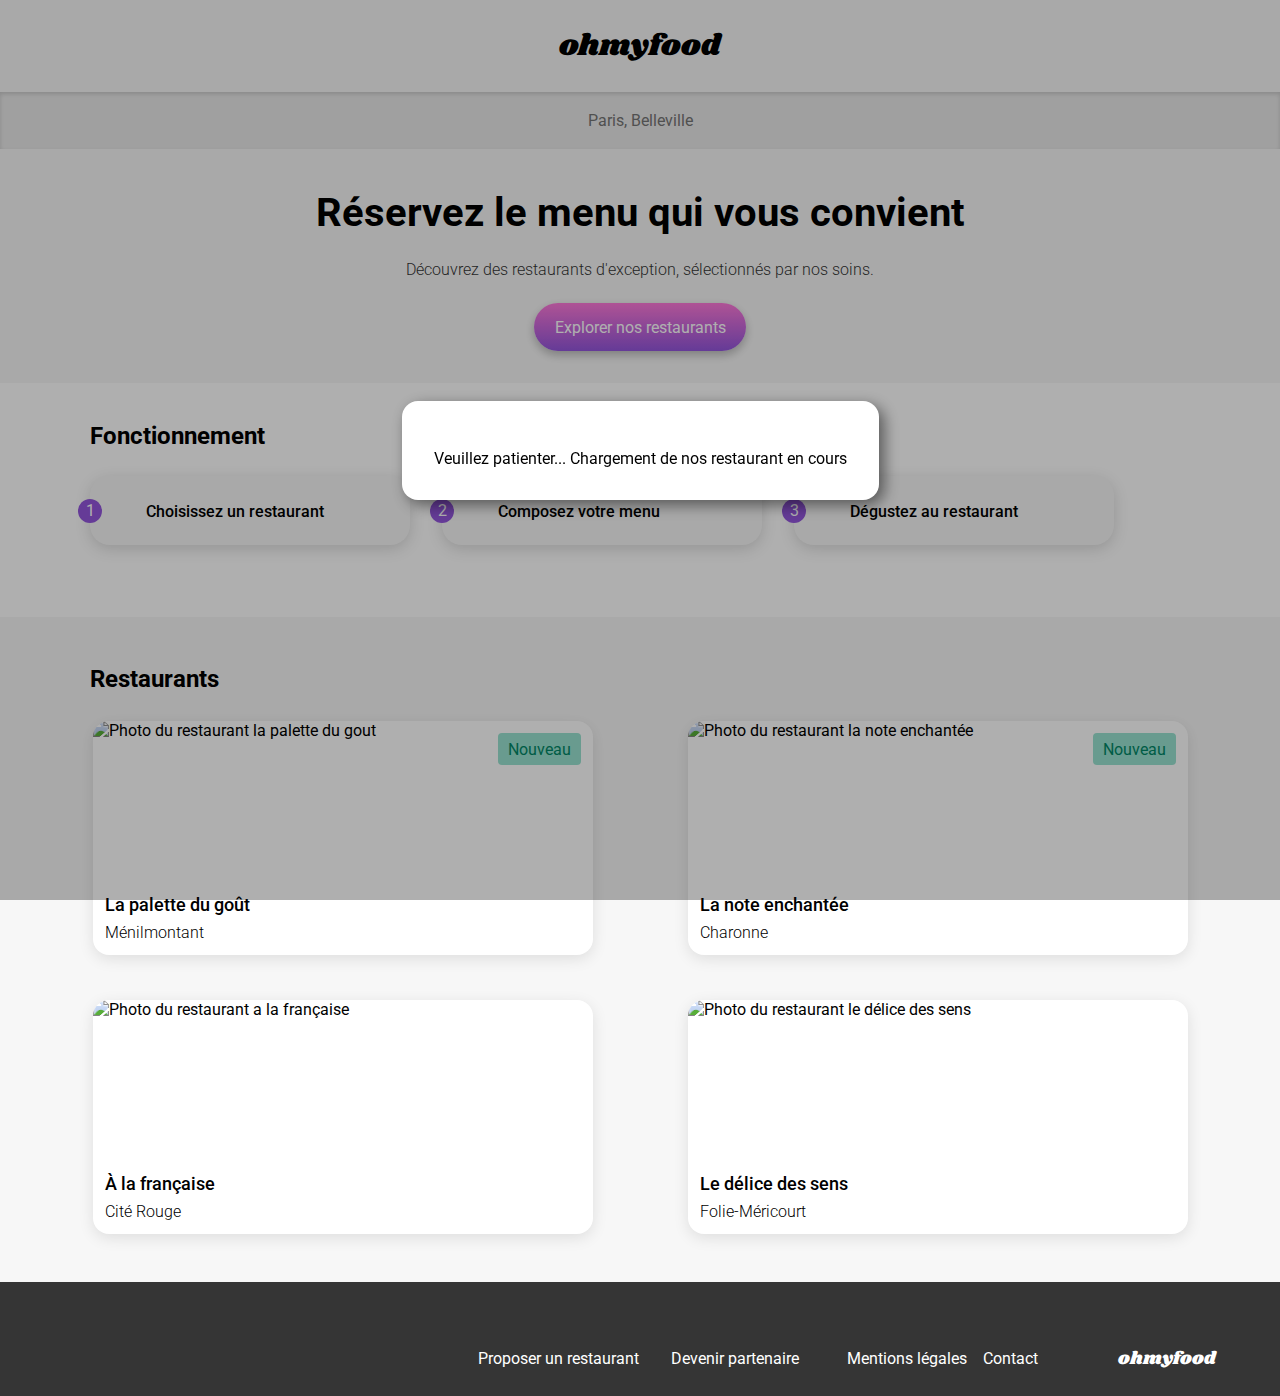
==== commit 67050ade: "fix cart overlay" ====
--- a/index.html
+++ b/index.html
@@ -13,15 +13,18 @@
 
 <body>
 	<header class="header">
-		<h1 class="header__title">ohmyfood</h1>
-		<div class="header__location -c-footer -c-bg-location-background">
-			<i class="fa-solid fa-location-dot header__icon"></i>Paris, Belleville
-		</div>
+		<h1>
+			<a href="#" class="header__title">ohmyfood</a>
+		</h1>
+		<form class="header__location">
+			<i class="fa-solid fa-location-dot header__location-icon"></i>
+			<input type="text" class="header__location-input" placeholder="Paris, Belleville">
+		</form>
 	</header>
 
 
 	<main>
-		<section class="presentation -c-bg-background">
+		<section class="presentation">
 			<h2 class="presentation__title">Réservez le menu qui vous convient</h2>
 			<p class="presentation__text">Découvrez des restaurants d'exception, sélectionnés par nos soins.</p>
 			<a href="#restaurants" class="presentation__button primary-button">Explorer nos
@@ -30,99 +33,111 @@
 
 		<section class="fonctionnement">
 			<h2 class="fonctionnement__title">Fonctionnement</h2>
-			<div class="fonctionnement__card-container">
-				<div class="fonctionnement__card">
-					<div class="fonctionnement__card-number">1</div>
-					<div class="fonctionnement__card-text">
+			<ol class="fonctionnement__card-container">
+				<li class="fonctionnement__card">
+					<span class="fonctionnement__card-number">1</span>
+					<span class="fonctionnement__card-text">
 						<i class="fa-solid fa-mobile-screen-button fonctionnement__card-icon"></i>
 						Choisissez un restaurant
-					</div>
-				</div>
-				<div class="fonctionnement__card">
-					<div class="fonctionnement__card-number">2</div>
-					<div class="fonctionnement__card-text">
+					</span>
+				</li>
+				<li class="fonctionnement__card">
+					<span class="fonctionnement__card-number">2</span>
+					<span class="fonctionnement__card-text">
 						<i class="fa-solid fa-list-ul fonctionnement__card-icon"></i>
 						Composez votre menu
-					</div>
-				</div>
-				<div class="fonctionnement__card">
-					<div class="fonctionnement__card-number">3</div>
-					<div class="fonctionnement__card-text">
-						<i class="fa-solid fa-store fonctionnement__card-icon -c-main"></i>
+					</span>
+				</li>
+				<li class="fonctionnement__card">
+					<span class="fonctionnement__card-number">3</span>
+					<span class="fonctionnement__card-text">
+						<i class="fa-solid fa-store fonctionnement__card-icon"></i>
 						Dégustez au restaurant
-					</div>
-				</div>
-			</div>
+					</span>
+				</li>
+			</ol>
 		</section>
 
-		<section class="restaurants -c-bg-background" id="restaurants">
-			<div class="restaurants__container">
-				<h2 class="restaurants__title">Restaurants</h2>
-				<div class="restaurants__card-container">
-					<a href="./html/la-palette-du-gout.html" class="restaurants__card">
+		<section class="restaurants" id="restaurants">
+			<h2 class="restaurants__title">Restaurants</h2>
+			<ul class="restaurants__card-container">
+				<li class="restaurants__card">
+					<a href="./html/la-palette-du-gout.html">
 						<img src="./images/restaurants/la-palette-du-gout.jpg"
 							alt="Photo du restaurant la palette du gout" class="restaurants__card-image">
 						<div class="restaurants__card-content">
 							<h3 class="restaurants__card-title">La palette du goût</h3>
-							<span class="restaurants__card-subtitle">Ménilmontant</span>
+							<h4 class="restaurants__card-subtitle">Ménilmontant</h4>
 							<i class="fa-regular fa-heart restaurants__card-like like-button"></i>
-							<i class="fa-solid fa-heart restaurants__card-like like-button --liked"></i>
+							<i class="fa-solid fa-heart restaurants__card-like like-button -liked"></i>
 						</div>
-						<div class="restaurants__card-tag -c-bg-accent -c-accent-secondary">Nouveau</div>
+						<span class="restaurants__card-tag">Nouveau</span>
 					</a>
-					<a href="./html/la-note-enchantée.html" class="restaurants__card">
+				</li>
+				<li class="restaurants__card">
+					<a href="./html/la-note-enchantée.html">
 						<img src="./images/restaurants/la-note-enchantee.jpg"
 							alt="Photo du restaurant la note enchantée" class="restaurants__card-image">
 						<div class="restaurants__card-content">
 							<h3 class="restaurants__card-title">La note enchantée</h3>
-							<span class="restaurants__card-subtitle">Charonne</span>
+							<h4 class="restaurants__card-subtitle">Charonne</h4>
 							<i class="fa-regular fa-heart restaurants__card-like like-button"></i>
-							<i class="fa-solid fa-heart restaurants__card-like like-button --liked"></i>
+							<i class="fa-solid fa-heart restaurants__card-like like-button -liked"></i>
 						</div>
-						<div class="restaurants__card-tag -c-bg-accent -c-accent-secondary">Nouveau</div>
+						<div class="restaurants__card-tag">Nouveau</div>
 					</a>
-					<a href="./html/a-la-francaise.html" class="restaurants__card">
+				</li>
+				<li class="restaurants__card">
+					<a href="./html/a-la-francaise.html">
 						<img src="./images/restaurants/a-la-francaise.jpg" alt="Photo du restaurant a la française"
 							class="restaurants__card-image">
 						<div class="restaurants__card-content">
 							<h3 class="restaurants__card-title">À la française</h3>
-							<span class="restaurants__card-subtitle">Cité Rouge</span>
+							<h4 class="restaurants__card-subtitle">Cité Rouge</h4>
 							<i class="fa-regular fa-heart restaurants__card-like like-button"></i>
-							<i class="fa-solid fa-heart restaurants__card-like like-button --liked"></i>
+							<i class="fa-solid fa-heart restaurants__card-like like-button -liked"></i>
 						</div>
 					</a>
-					<a href="./html/le-delice-des-sens.html" class="restaurants__card">
+				</li>
+				<li class="restaurants__card">
+					<a href="./html/le-delice-des-sens.html">
 						<img src="./images/restaurants/le-delice-des-sens.jpg"
 							alt="Photo du restaurant le délice des sens" class="restaurants__card-image">
 						<div class="restaurants__card-content">
 							<h3 class="restaurants__card-title">Le délice des sens</h3>
-							<span class="restaurants__card-subtitle">Folie-Méricourt</span>
+							<h4 class="restaurants__card-subtitle">Folie-Méricourt</h4>
 							<i class="fa-regular fa-heart restaurants__card-like like-button"></i>
-							<i class="fa-solid fa-heart restaurants__card-like like-button --liked"></i>
+							<i class="fa-solid fa-heart restaurants__card-like like-button -liked"></i>
 						</div>
 					</a>
-				</div>
-			</div>
+				</li>
+			</ul>
 		</section>
 	</main>
 
 
-	<footer class="footer -c-bg-footer">
-		<div class="footer__container">
-			<div class="footer__title">ohmyfood</div>
-			<div class="footer__list">
-				<a class="footer__link" href="#"><i class="fa-solid fa-utensils footer__icon"></i>Proposer un
+	<footer class="footer">
+		<h5 class="footer__title">ohmyfood</h5>
+		<ul class="footer__list">
+			<li class="footer__link">
+				<a href="#"><i class="fa-solid fa-utensils footer__icon"></i>Proposer un
 					restaurant</a>
-				<a class="footer__link" href="#"><i class="fa-solid fa-handshake-angle footer__icon"></i>Devenir
+			</li>
+			<li class="footer__link">
+				<a href="#"><i class="fa-solid fa-handshake-angle footer__icon"></i>Devenir
 					partenaire</a>
-				<a class="footer__link" href="#">Mentions légales</a>
-				<a class="footer__link" href="mailto:contact@ohmyfood.fr">Contact</a>
-			</div>
-		</div>
+			</li>
+			<li class="footer__link">
+				<a href="#">Mentions légales</a>
+			</li>
+			<li class="footer__link">
+				<a href="mailto:contact@ohmyfood.fr">Contact</a>
+			</li>
+		</ul>
 	</footer>
 
 	<div class="loader" id="loader">
-		<div class="loader__container">
+		<div class="loader__main" id="loader-main">
 			<div class=loader__icon-container>
 				<i class="fa-solid fa-utensils loader__icon" id="loader-icon-1"></i>
 				<i class="fa-solid fa-bowl-food loader__icon" id="loader-icon-2"></i>
--- a/css/style.css
+++ b/css/style.css
@@ -1,13 +1,4 @@
 @import url("https://fonts.googleapis.com/css2?family=Roboto:wght@300;400;500&family=Shrikhand&display=swap");
-* {
-  box-sizing: border-box;
-  margin: 0;
-  padding: 0;
-  color: black;
-  list-style-type: none;
-  text-decoration: none;
-}
-
 :root {
   --main-color: #9356dc;
   --secondary-color: #ff79da;
@@ -15,98 +6,533 @@
   --accent-secondary-color: #008766;
   --icon-color: #7e7e7e;
   --background-color: #f7f7f7;
+  --light-background-color: #ffffff;
   --location-background-color: #eaeaea;
   --footer-color: #353535;
 }
 
 * {
+  box-sizing: border-box;
+  margin: 0;
+  padding: 0;
+  color: black;
+  font-weight: normal;
+  list-style-type: none;
+  text-decoration: none;
+}
+
+body {
+  background-color: var(--background-color);
+}
+
+header,
+main,
+footer {
+  width: min(100%, 1440px);
+  margin: 0 auto;
+}
+
+* {
   font-family: "Roboto", sans-serif;
-}
-
-.header__title {
-  padding: 0.4em 0 0.2em;
-  font-family: "Shrikhand", cursive;
-  font-size: 1.875rem;
-  text-align: center;
-}
-
-.header__location {
-  font-weight: 500;
-}
-
-.presentation__title {
-  font-size: 1.5rem;
-}
-
-.presentation__text {
-  font-weight: 300;
-  color: var(--footer-color);
-}
-
-.fonctionnement__card-text {
-  font-weight: 500;
-}
-
-.restaurants__card-title {
-  font-size: 1.125rem;
-  font-weight: 500;
-}
-
-.restaurants__card-subtitle {
-  font-weight: 300;
-}
-
-.footer__title {
-  font-family: "Shrikhand", cursive;
-  font-size: 1.125rem;
-  color: white;
-}
-
-.footer__link {
-  color: white;
-}
-
+  font-weight: 400;
+  font-size: 1rem;
+}
+
+.header__title,
+.footer__title,
 .carte-restaurant__name {
   font-family: "Shrikhand", cursive;
+}
+
+.presentation__text,
+.restaurants__card-subtitle,
+.carte-restaurant__category-title,
+.carte-restaurant__description {
+  font-weight: 300;
+}
+
+.presentation__title,
+.fonctionnement__title,
+.restaurants__title,
+.carte-restaurant__price {
+  font-weight: 700;
+}
+
+.header__location,
+.fonctionnement__card-text,
+.restaurants__card-title,
+.carte-restaurant__title {
+  font-weight: 500;
+}
+
+.header__location,
+.header__icon,
+.presentation__text {
+  color: var(--footer-color);
+}
+
+.footer__title,
+.fonctionnement__card-number,
+.carte-restaurant__add i,
+.footer__link > a,
+.footer__icon,
+.primary-button {
+  color: var(--light-background-color);
+}
+
+.fonctionnement__card-icon {
+  color: var(--icon-color);
+}
+
+.restaurants__card-tag {
+  color: var(--accent-secondary-color);
+}
+
+.fonctionnement__card:nth-child(3) i {
+  color: var(--main-color);
+}
+
+.header__title {
+  font-size: 1.875rem;
+}
+
+.carte-restaurant__name {
   font-size: 1.75rem;
-  font-weight: 400;
-}
-
-.carte-category__title {
+}
+
+.header__back-link,
+.carte-restaurant__add i,
+.loader__icon-container i,
+.like-button,
+.presentation__title,
+.fonctionnement__title,
+.restaurants__title {
+  font-size: 1.5rem;
+}
+
+.restaurants__card-title,
+.fonctionnement__card-icon,
+.footer__title,
+.carte-restaurant__title {
+  font-size: 1.125rem;
+}
+
+.carte-restaurant__description {
+  font-size: 0.9375rem;
+}
+.carte-restaurant__price {
+  font-size: 0.9375rem;
+}
+
+@media screen and (width > 950px) {
+  .presentation__title {
+    font-size: 2.5rem;
+  }
+}
+.header {
   position: relative;
-  font-weight: 300;
-}
-.carte-category__title::before {
+}
+.header__title {
+  display: flex;
+  flex-direction: column;
+  gap: 0;
+  justify-content: center;
+  align-items: center;
+  flex-wrap: nowrap;
+  padding: 0.4em 0 0.2em;
+}
+.header__location {
+  display: flex;
+  flex-direction: row;
+  gap: 0;
+  justify-content: center;
+  align-items: center;
+  flex-wrap: nowrap;
+  padding: 1rem 0;
+  background-color: var(--location-background-color);
+  box-shadow: inset 0px 2px 4px rgba(0, 0, 0, 0.15);
+}
+.header__location-input {
+  width: 8rem;
+  padding: 0.2rem 0.5rem;
+  border-radius: 0.5rem;
+  border: none;
+  background-color: var(--location-background-color);
+  text-align: center;
+}
+.header__back-link {
   position: absolute;
-  top: calc(1rem + 4px);
+  top: 50%;
+  left: 1rem;
+  transform: translate(0, -50%);
+}
+
+@media screen and (width > 950px) {
+  .header__title {
+    padding: 1.5rem 0;
+  }
+}
+.presentation {
+  display: flex;
+  flex-direction: column;
+  gap: 1.5rem;
+  justify-content: start;
+  align-items: center;
+  flex-wrap: nowrap;
+  padding: 2.5rem 2rem 2rem;
+  background-color: var(--background-color);
+  text-align: center;
+}
+.presentation__title {
+  padding: 0 1rem;
+}
+
+.fonctionnement {
+  display: flex;
+  flex-direction: column;
+  gap: 1.625rem;
+  justify-content: start;
+  align-items: center;
+  flex-wrap: nowrap;
+  padding: 2.45rem 1.25rem 4.45rem;
+  background-color: var(--light-background-color);
+}
+.fonctionnement__title {
+  width: min(100%, 1100px);
+}
+.fonctionnement__card-container {
+  display: flex;
+  flex-direction: column;
+  gap: 1.5rem;
+  justify-content: start;
+  align-items: center;
+  flex-wrap: nowrap;
+  width: min(100%, 1100px);
+}
+.fonctionnement__card {
+  position: relative;
+  display: flex;
+  flex-direction: row;
+  gap: 0;
+  justify-content: start;
+  align-items: center;
+  flex-wrap: nowrap;
+  width: min(20rem, 100%);
+  padding: 1.5rem 1.5rem 1.5rem 2rem;
+  border-radius: 1.25rem;
+  background-color: var(--background-color);
+  box-shadow: 0px 4px 15px rgba(0, 0, 0, 0.15);
+}
+.fonctionnement__card-number {
+  position: absolute;
+  top: 50%;
+  left: 0;
+  display: flex;
+  flex-direction: row;
+  gap: 0;
+  justify-content: center;
+  align-items: center;
+  flex-wrap: nowrap;
+  width: 1.5rem;
+  height: 1.5rem;
+  padding: 0.7rem;
+  border-radius: 50%;
+  background-color: var(--main-color);
+  transform: translate(-50%, -50%);
+}
+.fonctionnement__card-icon {
+  margin-right: 1.5rem;
+}
+
+.restaurants {
+  display: flex;
+  flex-direction: column;
+  gap: 1.8rem;
+  justify-content: start;
+  align-items: center;
+  flex-wrap: nowrap;
+  padding: 3rem 1rem;
+  background-color: var(--background-color);
+}
+.restaurants__title {
+  width: min(100%, 1100px);
+}
+.restaurants__card-container {
+  display: grid;
+  grid-template-rows: repeat(auto-fill, minmax(100px, 1fr));
+  justify-items: center;
+  gap: 1rem;
+  width: min(100%, 1100px);
+}
+.restaurants__card {
+  position: relative;
+  width: min(100%, 500px);
+  border-radius: 1rem;
+  background-color: var(--light-background-color);
+  box-shadow: 0px 4px 15px rgba(0, 0, 0, 0.1);
+  overflow: hidden;
+  transition: all 0.2s ease-in-out;
+}
+.restaurants__card:hover {
+  box-shadow: 2px 8px 20px rgba(0, 0, 0, 0.3);
+  transform: scale(1.05);
+}
+.restaurants__card:hover .restaurants__card-image {
+  width: 105%;
+}
+.restaurants__card a {
+  display: flex;
+  flex-direction: column;
+  gap: 0;
+  justify-content: start;
+  align-items: center;
+  flex-wrap: nowrap;
+}
+.restaurants__card-image {
+  width: 100%;
+  height: 10rem;
+  object-fit: cover;
+  transition: all 0.2s ease-in-out;
+}
+.restaurants__card-content {
+  position: relative;
+  display: flex;
+  flex-direction: column;
+  gap: 0.5rem;
+  justify-content: normal;
+  align-items: normal;
+  flex-wrap: nowrap;
+  width: 100%;
+  padding: 0.8rem;
+}
+.restaurants__card-like {
+  position: absolute;
+  top: 50%;
+  right: 1rem;
+  transform: translateY(-50%);
+}
+.restaurants__card-tag {
+  position: absolute;
+  top: 0.75rem;
+  right: 0.75rem;
+  padding: 0.4rem 0.6rem;
+  border-radius: 0.25rem;
+  background-color: var(--accent-color);
+}
+
+@media screen and (width > 950px) {
+  .fonctionnement__card-container {
+    flex-direction: row;
+    justify-content: start;
+    gap: 2rem;
+  }
+  .restaurants__card-container {
+    grid-template-columns: repeat(2, 1fr);
+    row-gap: 2.8125rem;
+    column-gap: 5.625rem;
+  }
+}
+.main-carte-restaurant {
+  display: grid;
+  grid-template-columns: 100%;
+  grid-template-rows: 15rem 2rem auto;
+}
+
+.image-carte-restaurant {
+  grid-column: 1/2;
+  grid-row: 1/3;
+  height: 100%;
+  width: 100%;
+  object-fit: cover;
+}
+
+.carte-restaurant {
+  grid-column: 1/2;
+  grid-row: 2/4;
+  display: flex;
+  flex-direction: column;
+  gap: 2.5rem;
+  justify-content: start;
+  align-items: center;
+  flex-wrap: nowrap;
+  width: min(100%, 1100px);
+  margin: 0 auto;
+  padding: 2rem 0.75rem 2.5rem;
+  border-radius: 2rem 2rem 0 0;
+  background-color: var(--background-color);
+}
+.carte-restaurant__name {
+  position: relative;
+  width: min(100%, 22rem);
+}
+.carte-restaurant__like {
+  position: absolute;
+  top: 50%;
+  right: 1rem;
+  transform: translateY(-50%);
+}
+.carte-restaurant__category {
+  display: flex;
+  flex-direction: column;
+  gap: 1rem;
+  justify-content: start;
+  align-items: normal;
+  flex-wrap: nowrap;
+  width: min(100%, 40rem);
+}
+.carte-restaurant__category-title {
+  position: relative;
+}
+.carte-restaurant__category-title::before {
+  position: absolute;
+  bottom: -5px;
   width: 40px;
   height: 3px;
   content: "";
   background-color: var(--accent-color);
 }
-
-.carte-plate__title {
-  font-size: 1.125rem;
-  font-weight: 500;
-}
-.carte-plate__description {
-  font-size: 0.9375rem;
-  font-weight: 300;
-}
-.carte-plate__price {
-  font-size: 0.9375rem;
-  font-weight: 700;
-}
-
+.carte-restaurant__content {
+  display: grid;
+  grid-template-columns: auto auto 0;
+  grid-template-rows: auto auto;
+  border-radius: 1rem;
+  background-color: var(--light-background-color);
+  box-shadow: 0px 4px 15px rgba(0, 0, 0, 0.1);
+  overflow: hidden;
+  transition: all 0.2s ease-in-out;
+}
+.carte-restaurant__content:hover {
+  grid-template-columns: auto auto 4rem;
+}
+.carte-restaurant__title {
+  grid-column: 1/3;
+  grid-row: 1/2;
+  padding: 0.6rem 1rem;
+  white-space: nowrap;
+  overflow: hidden;
+  text-overflow: ellipsis;
+}
+.carte-restaurant__description {
+  grid-column: 1/2;
+  grid-row: 2/3;
+  padding: 0 0 0.6rem 1rem;
+  white-space: nowrap;
+  overflow: hidden;
+  text-overflow: ellipsis;
+}
+.carte-restaurant__price {
+  grid-column: 2/3;
+  grid-row: 2/3;
+  padding: 0 1rem 0.6rem;
+  text-align: right;
+}
+.carte-restaurant__add {
+  display: flex;
+  flex-direction: row;
+  gap: 0;
+  justify-content: center;
+  align-items: center;
+  flex-wrap: nowrap;
+  grid-column: 3/4;
+  grid-row: 1/3;
+  border-radius: 0 1rem 1rem 0;
+  background-color: var(--accent-color);
+  transition: width 0.15s ease-in-out;
+}
+.carte-restaurant__command-button {
+  padding-left: 3rem;
+  padding-right: 3rem;
+}
+
+@media screen and (width > 950px) {
+  .carte-restaurant {
+    padding-top: 3rem;
+  }
+}
+.footer {
+  display: flex;
+  flex-direction: column;
+  gap: 1rem;
+  justify-content: start;
+  align-items: start;
+  flex-wrap: nowrap;
+  padding: 1.5rem;
+  background-color: var(--footer-color);
+}
+.footer__list {
+  display: flex;
+  flex-direction: column;
+  gap: 0.5rem;
+  justify-content: start;
+  align-items: start;
+  flex-wrap: nowrap;
+}
+.footer__link:hover {
+  text-decoration: underline;
+  text-decoration-color: var(--light-background-color);
+}
+.footer__icon {
+  margin-right: 1rem;
+}
+
+@media screen and (width > 950px) {
+  .footer {
+    flex-direction: row-reverse;
+    justify-content: end;
+    align-items: center;
+    gap: 5rem;
+    padding: 4rem 4rem 1.5rem 1.5rem;
+  }
+  .footer__list {
+    flex-direction: row;
+    gap: 1rem;
+  }
+  .footer__link:nth-child(2) {
+    margin-right: 2rem;
+  }
+}
+.loader {
+  position: fixed;
+  top: 0;
+  left: 0;
+  bottom: 0;
+  right: 0;
+  z-index: 10;
+  display: flex;
+  flex-direction: column;
+  gap: 0;
+  justify-content: center;
+  align-items: center;
+  flex-wrap: nowrap;
+  width: 100vw;
+  height: 100vh;
+  padding: 1rem;
+  background-color: rgba(0, 0, 0, 0.3137254902);
+}
+.loader__main {
+  display: flex;
+  flex-direction: column;
+  gap: 1rem;
+  justify-content: start;
+  align-items: center;
+  flex-wrap: nowrap;
+  padding: 2rem;
+  border-radius: 1rem;
+  background-color: var(--light-background-color);
+  box-shadow: 5px 5px 15px rgba(0, 0, 0, 0.5);
+}
+.loader__icon-container {
+  display: flex;
+  flex-direction: row;
+  gap: 1rem;
+  justify-content: center;
+  align-items: center;
+  flex-wrap: nowrap;
+}
 .loader__text {
   text-align: center;
 }
 
-@media screen and (width > 950px) {
-  .presentation__title {
-    font-size: 2.5rem;
-  }
-}
 .primary-button {
   position: relative;
   padding: 0.9rem 1.3rem;
@@ -114,7 +540,6 @@
   border-radius: 10rem;
   background: linear-gradient(180deg, var(--secondary-color) 0%, var(--main-color) 100%);
   box-shadow: 0px 4px 10px rgba(0, 0, 0, 0.25);
-  color: white;
   transition: all 0.2s ease-in-out;
   cursor: pointer;
 }
@@ -142,17 +567,16 @@
 .like-button {
   z-index: 1;
   background: transparent;
-  font-size: 1.6rem;
   transition: opacity 0.2s ease-in-out;
   cursor: pointer;
 }
 .like-button:hover {
   opacity: 0;
 }
-.like-button:hover + .--liked {
+.like-button:hover + .-liked {
   opacity: 1;
 }
-.like-button.--liked {
+.like-button.-liked {
   z-index: 0;
   background: linear-gradient(var(--main-color), var(--secondary-color));
   -webkit-background-clip: text;
@@ -162,409 +586,24 @@
   opacity: 0;
 }
 
-.loader {
-  position: fixed;
-  top: 0;
-  left: 0;
-  bottom: 0;
-  right: 0;
-  z-index: 10;
-  display: flex;
-  flex-direction: row;
-  justify-content: center;
-  align-items: center;
-  width: 100vw;
-  height: 100vh;
-  background-color: rgba(0, 0, 0, 0.3137254902);
-}
-.loader__container {
-  display: flex;
-  flex-direction: column;
-  justify-content: center;
-  align-items: center;
-  gap: 1rem;
-  padding: 2rem;
-  margin: 1rem;
-  border-radius: 1rem;
-  background-color: white;
-  box-shadow: 5px 5px 15px rgba(0, 0, 0, 0.5);
-}
-.loader__icon-container {
-  display: flex;
-  gap: 1rem;
-  font-size: 1.5rem;
-}
-
-.presentation {
-  display: flex;
-  flex-direction: column;
-  justify-content: center;
-  align-items: center;
-  gap: 1.5rem;
-  padding: 2.5rem 2rem 2rem 2rem;
-  text-align: center;
-}
-.presentation__title {
-  padding: 0 1rem;
-}
-
-.fonctionnement {
-  display: flex;
-  flex-direction: column;
-  gap: 1.625rem;
-  max-width: 1100px;
-  margin: 0 auto;
-  padding: 2.45rem 1.25rem 4.45rem;
-}
-.fonctionnement__card-container {
-  display: flex;
-  flex-direction: column;
-  justify-content: center;
-  align-items: center;
-  gap: 1.5rem;
-}
-.fonctionnement__card {
-  position: relative;
-  display: flex;
-  justify-content: start;
-  width: min(320px, 100%);
-  padding: 1.5rem;
-  border-radius: 1.25rem;
-  background-color: var(--background-color);
-  box-shadow: 0px 4px 15px rgba(0, 0, 0, 0.15);
-}
-.fonctionnement__card-icon {
-  margin: 0 1.5rem 0 0.5rem;
-  font-size: 1.2rem;
-  color: var(--icon-color);
-}
-.fonctionnement__card-number {
-  position: absolute;
-  top: 50%;
-  left: 0;
-  display: flex;
-  flex-direction: row;
-  justify-content: center;
-  align-items: center;
-  width: 1rem;
-  height: 1rem;
-  padding: 0.7rem;
-  border-radius: 10rem;
-  background-color: var(--main-color);
-  font-size: 0.9rem;
-  color: white;
-  transform: translate(-50%, -50%);
-}
-
-.restaurants__container {
-  display: flex;
-  flex-direction: column;
-  gap: 1.8rem;
-  max-width: 1100px;
-  margin: 0 auto;
-  padding: 3.5rem 1rem 1rem;
-}
-.restaurants__card-container {
-  display: grid;
-  grid-template-rows: repeat(auto, 1fr);
-  justify-items: center;
-  gap: 1rem;
-}
-.restaurants__card {
-  position: relative;
-  display: block;
-  width: 100%;
-  max-width: 500px;
-  border-radius: 1rem;
-  background-color: white;
-  box-shadow: 0px 4px 15px rgba(0, 0, 0, 0.1);
-  transition: all 0.2s ease-in-out;
-}
-.restaurants__card:hover {
-  box-shadow: 2px 8px 20px rgba(0, 0, 0, 0.3);
-  transform: scale(1.05);
-}
-.restaurants__card-image {
-  width: 100%;
-  height: 160px;
-  border-radius: 1rem 1rem 0 0;
-  object-fit: cover;
-}
-.restaurants__card-content {
-  position: relative;
-  padding: 0.8rem;
-}
-.restaurants__card-like {
-  position: absolute;
-  top: 50%;
-  right: 1rem;
-  transform: translateY(-50%);
-}
-.restaurants__card-tag {
-  position: absolute;
-  top: 0.75rem;
-  right: 0.75rem;
-  width: fit-content;
-  padding: 0.4rem 0.6rem;
-  border-radius: 0.25rem;
-}
-
-@media screen and (width > 950px) {
-  .fonctionnement__card-container {
-    flex-direction: row;
-    justify-content: start;
-    gap: 2rem;
-  }
-  .restaurants__card-container {
-    grid-template-columns: repeat(2, 1fr);
-    row-gap: 2.8125rem;
-    column-gap: 5.625rem;
-  }
-  .restaurants__card {
-    flex-grow: 1;
-  }
-}
-.restaurant-image {
-  display: block;
-  width: min(100%, 1440px);
-  max-height: 275px;
-  margin: 0 auto;
-  object-fit: cover;
-}
-
-.carte-restaurant,
-.carte-wrapper {
-  max-width: 900px;
-  margin: 0 auto;
-}
-
-.carte-restaurant {
-  position: relative;
-  top: -2rem;
-  display: flex;
-  flex-direction: column;
-  gap: 1rem;
-  padding: 2rem 1rem 1rem 1rem;
-  border-radius: 2rem 2rem 0 0;
-}
-.carte-restaurant__title {
-  position: relative;
-  width: min(100%, 500px);
-  margin: 0 auto;
-}
-.carte-restaurant__name {
-  width: 85%;
-}
-.carte-restaurant__like {
-  position: absolute;
-  top: 50%;
-  right: 1rem;
-  transform: translateY(-50%);
-}
-.carte-restaurant__command-button {
-  display: block;
-  width: fit-content;
-  margin: 1rem auto 0;
-}
-
-.carte-category {
-  display: flex;
-  flex-direction: column;
-  justify-content: center;
-  align-items: center;
-  gap: 1rem;
-}
-.carte-category__title {
-  width: min(100%, 500px);
-}
-.carte-category__content {
-  display: flex;
-  width: min(100%, 500px);
-  border-radius: 1rem;
-  background-color: white;
-  box-shadow: 0px 4px 15px rgba(0, 0, 0, 0.1);
-  overflow: hidden;
-}
-.carte-category__content:hover .carte-plate__add {
-  width: 2em;
-}
-
-.carte-plate__text {
-  display: flex;
-  flex-wrap: wrap;
-  flex: 1 1 auto;
-  padding: 1rem;
-}
-.carte-plate__title {
-  width: 100%;
-  white-space: nowrap;
-  overflow: hidden;
-  text-overflow: ellipsis;
-}
-.carte-plate__description {
-  width: 80%;
-  white-space: nowrap;
-  overflow: hidden;
-  text-overflow: ellipsis;
-}
-.carte-plate__price {
-  width: 20%;
-  text-align: right;
-}
-.carte-plate__add {
-  display: flex;
-  flex-direction: row;
-  justify-content: center;
-  align-items: center;
-  width: 0;
-  border-radius: 0 1rem 1rem 0;
-  background-color: var(--accent-color);
-  font-size: 1.5rem;
-  overflow: hidden;
-  transition: width 0.15s ease-in-out;
-}
-.carte-plate__add i {
-  color: white;
-}
-
-.footer__container {
-  display: flex;
-  flex-direction: column;
-  gap: 1rem;
-  max-width: 1440px;
-  margin: 0 auto;
-  padding: 1.5rem;
-}
-.footer__list {
-  display: flex;
-  flex-direction: column;
-  gap: 0.3rem;
-}
-.footer__link:hover {
-  text-decoration: underline;
-}
-.footer__icon {
-  margin-right: 1rem;
-  color: white;
-}
-
-@media screen and (width > 950px) {
-  .footer__container {
-    flex-direction: row-reverse;
-    align-items: center;
-    gap: 5rem;
-  }
-  .footer__list {
-    flex-direction: row;
-    gap: 1rem;
-  }
-  .footer__link:nth-child(2) {
-    margin-right: 2rem;
-  }
-}
-.header__location {
-  display: flex;
-  flex-direction: row;
-  justify-content: center;
-  align-items: center;
-  padding: 1rem 0;
-  background-color: var(--background-color);
-  box-shadow: inset 0px 2px 4px rgba(0, 0, 0, 0.15);
-}
-.header__icon {
-  margin-right: 1em;
-}
-.header__container {
-  display: flex;
-  flex-direction: row;
-  justify-content: center;
-  align-items: center;
-  position: relative;
-  width: min(100%, 1000px);
-  margin: 0 auto;
-}
-.header__back-link {
-  position: absolute;
-  top: 50%;
-  left: 1rem;
-  font-size: 1.5rem;
-  transform: translate(0, -50%);
-}
-
-.-c-main {
-  color: #9356dc;
-}
-
-.-c-bg-main {
-  background-color: #9356dc;
-}
-
-.-c-secondary {
-  color: #ff79da;
-}
-
-.-c-bg-secondary {
-  background-color: #ff79da;
-}
-
-.-c-accent {
-  color: #99e2d0;
-}
-
-.-c-bg-accent {
-  background-color: #99e2d0;
-}
-
-.-c-accent-secondary {
-  color: #008766;
-}
-
-.-c-bg-accent-secondary {
-  background-color: #008766;
-}
-
-.-c-icon {
-  color: #7e7e7e;
-}
-
-.-c-bg-icon {
-  background-color: #7e7e7e;
-}
-
-.-c-background {
-  color: #f7f7f7;
-}
-
-.-c-bg-background {
-  background-color: #f7f7f7;
-}
-
-.-c-location-background {
-  color: #eaeaea;
-}
-
-.-c-bg-location-background {
-  background-color: #eaeaea;
-}
-
-.-c-footer {
-  color: #353535;
-}
-
-.-c-bg-footer {
-  background-color: #353535;
-}
-
 #loader-icon-1 {
-  animation: move-loader-icon 4s ease-in-out 0s infinite normal none;
+  animation: move-loader-icon 2.5s ease-in-out 0.5s infinite normal none;
 }
 
 #loader-icon-2 {
-  animation: move-loader-icon 4s ease-in-out 1s infinite normal none;
+  animation: move-loader-icon 2.5s ease-in-out 1s infinite normal none;
 }
 
 #loader-icon-3 {
-  animation: move-loader-icon 4s ease-in-out 2s infinite normal none;
+  animation: move-loader-icon 2.5s ease-in-out 1.5s infinite normal none;
+}
+
+#loader {
+  animation: hide-loader 0.5s ease-in-out 3s forwards;
+}
+
+#loader-main {
+  animation: hide-loader-main 0.5s ease-in-out 3s forwards;
 }
 
 @keyframes move-loader-icon {
@@ -584,31 +623,30 @@
     transform: translate(0, 0) scale(1);
   }
 }
-#loader {
-  animation: display-loader 0s ease-in-out 2s forwards;
-}
-
-@keyframes display-loader {
+@keyframes hide-loader {
+  100% {
+    opacity: 0;
+    visibility: hidden;
+  }
+}
+@keyframes hide-loader-main {
   to {
-    visibility: hidden;
-    z-index: -10;
-    width: 0;
-    height: 0;
-  }
-}
-.carte-category:nth-child(2) {
+    transform: translate(0, -100%);
+  }
+}
+.carte-restaurant__category:nth-child(2) {
   transform: translateX(-50%);
   opacity: 0;
   animation: menu-display 1.5s ease-in-out 0s forwards;
 }
 
-.carte-category:nth-child(3) {
+.carte-restaurant__category:nth-child(3) {
   transform: translateX(-50%);
   opacity: 0;
   animation: menu-display 1.5s ease-in-out 1s forwards;
 }
 
-.carte-category:nth-child(4) {
+.carte-restaurant__category:nth-child(4) {
   transform: translateX(-50%);
   opacity: 0;
   animation: menu-display 1.5s ease-in-out 2s forwards;
